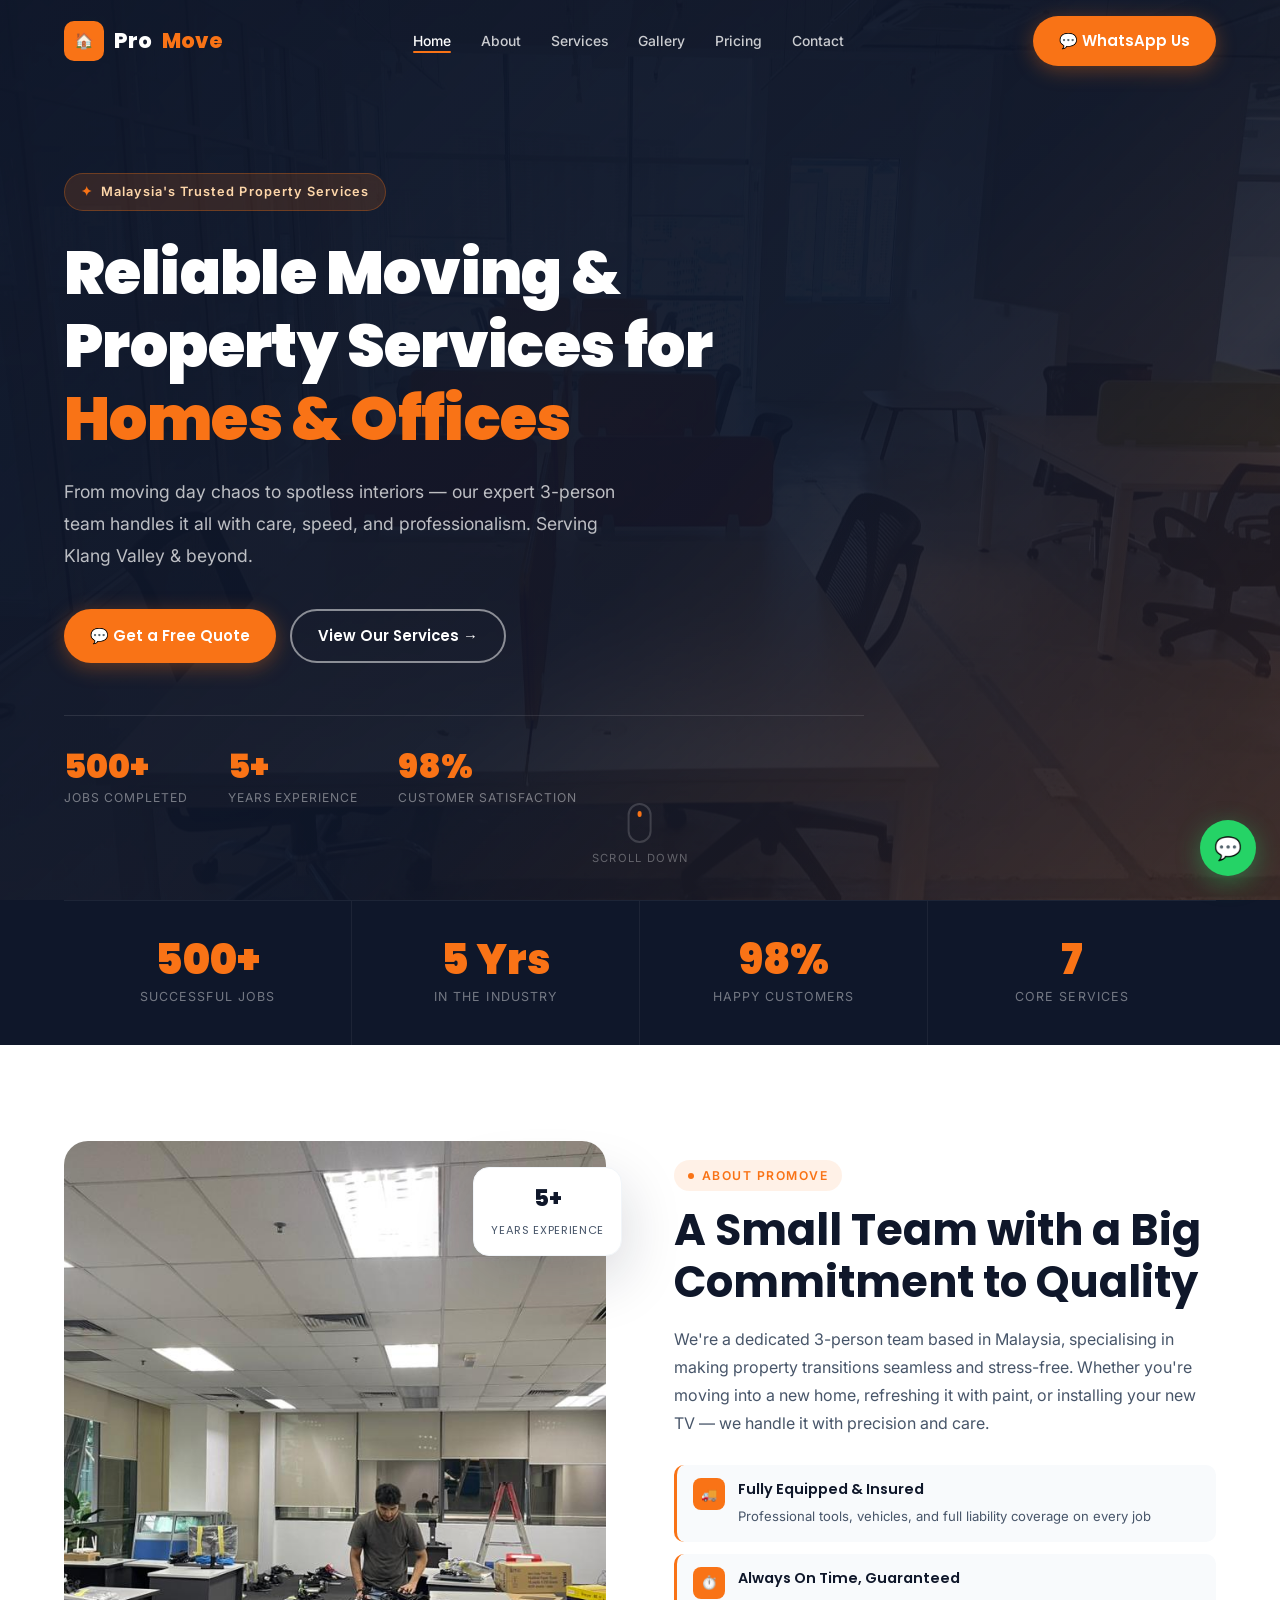
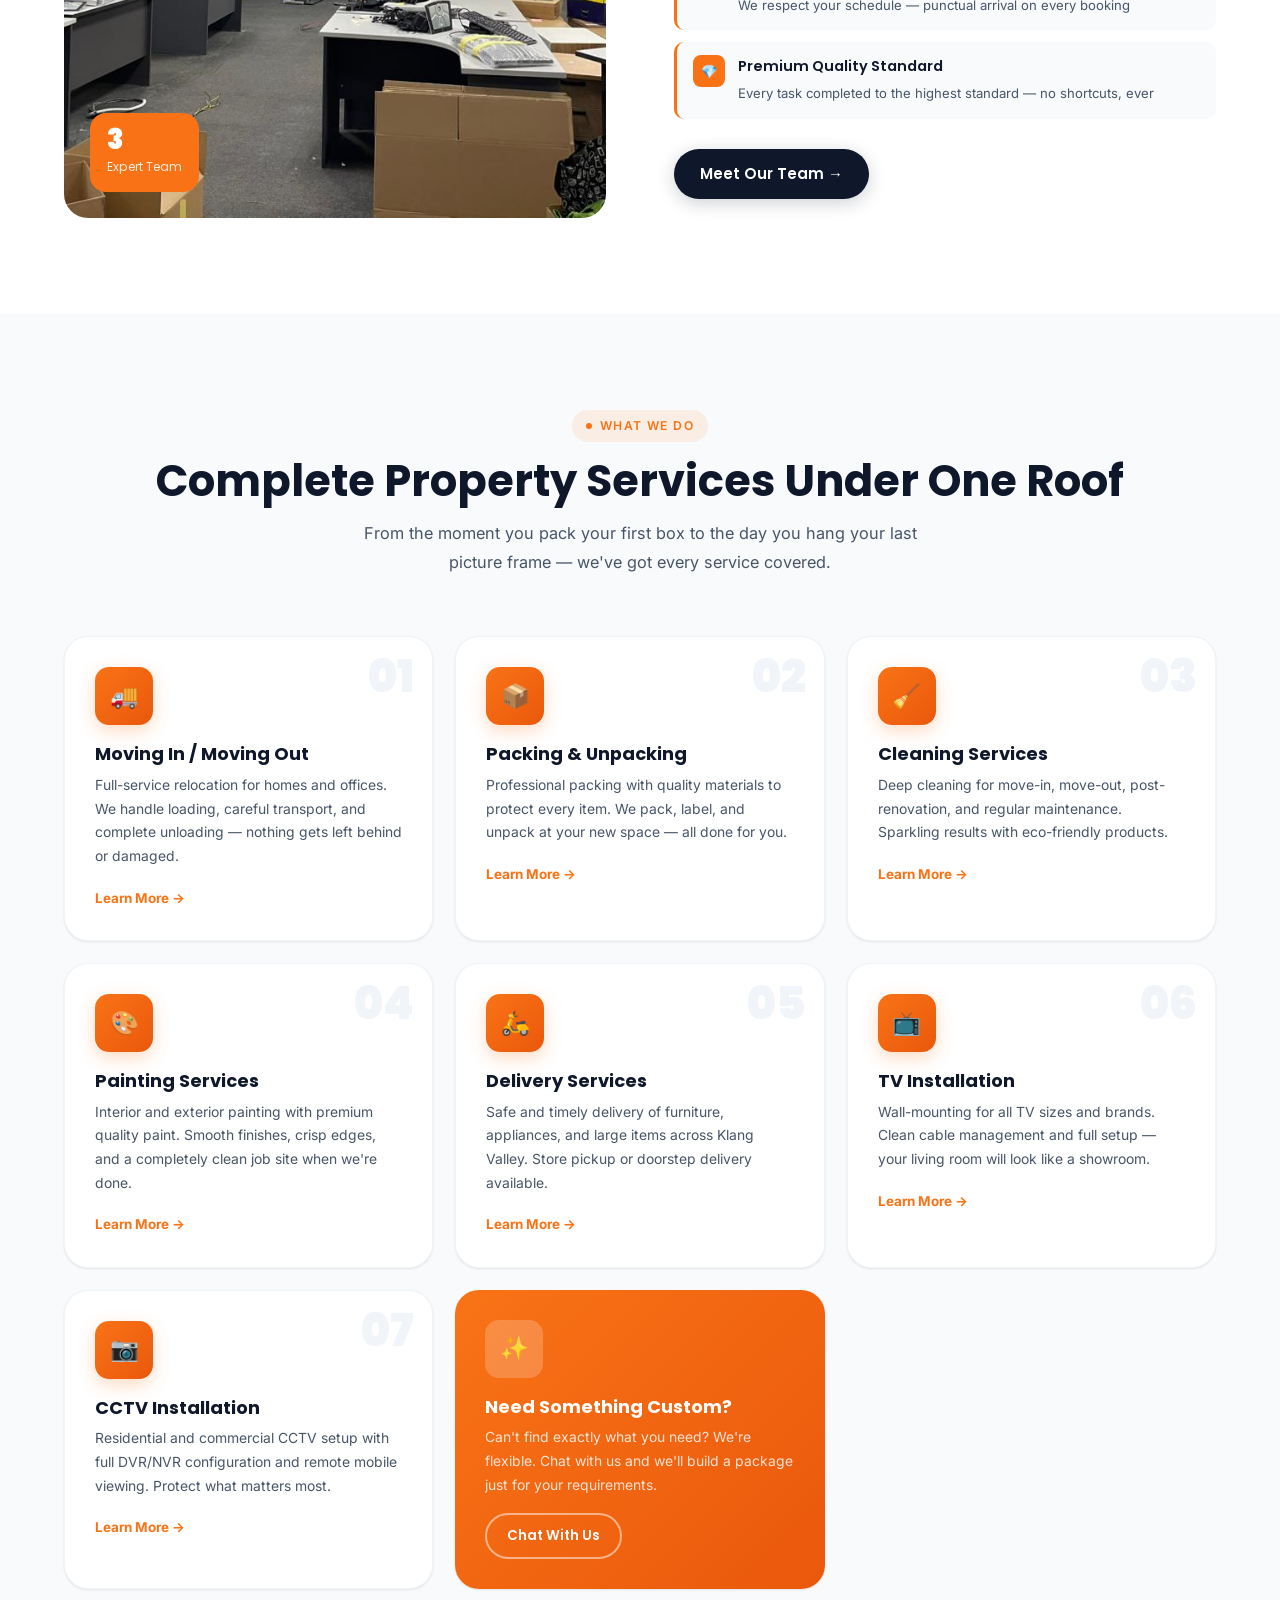
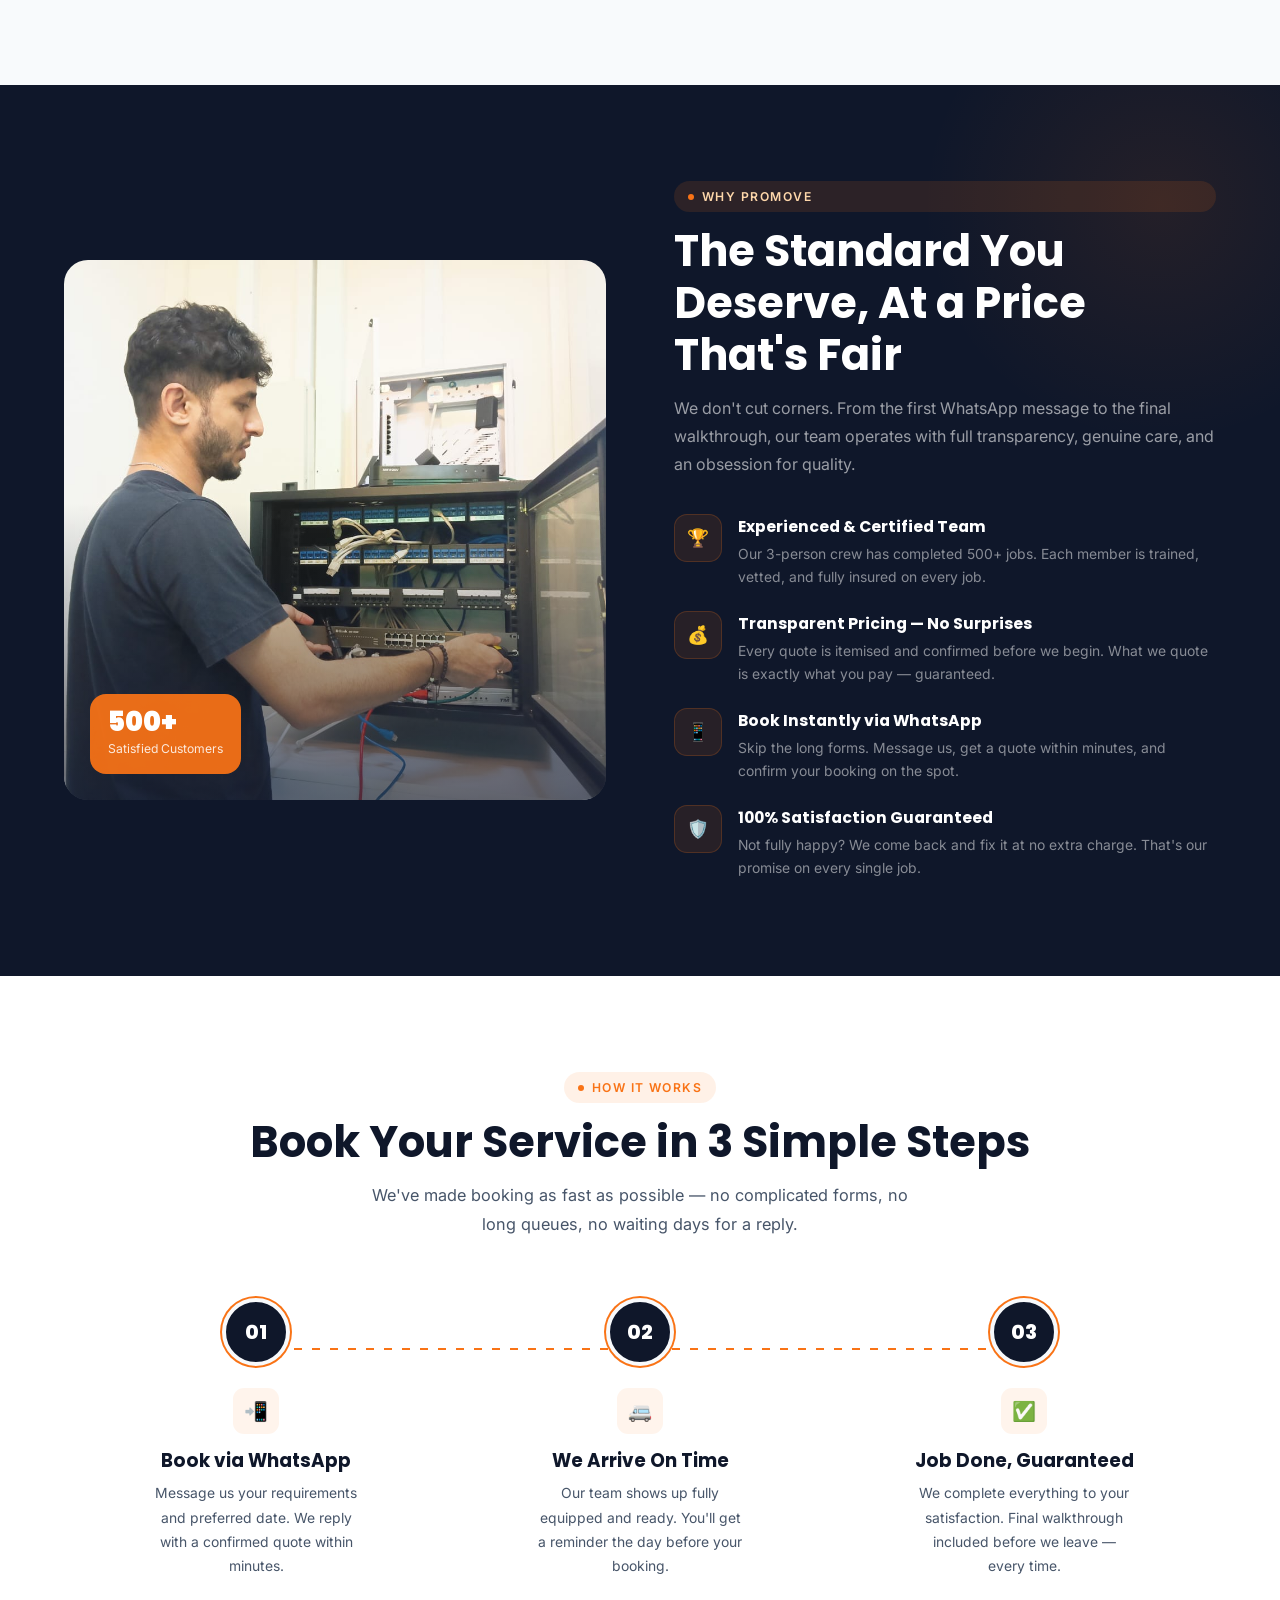
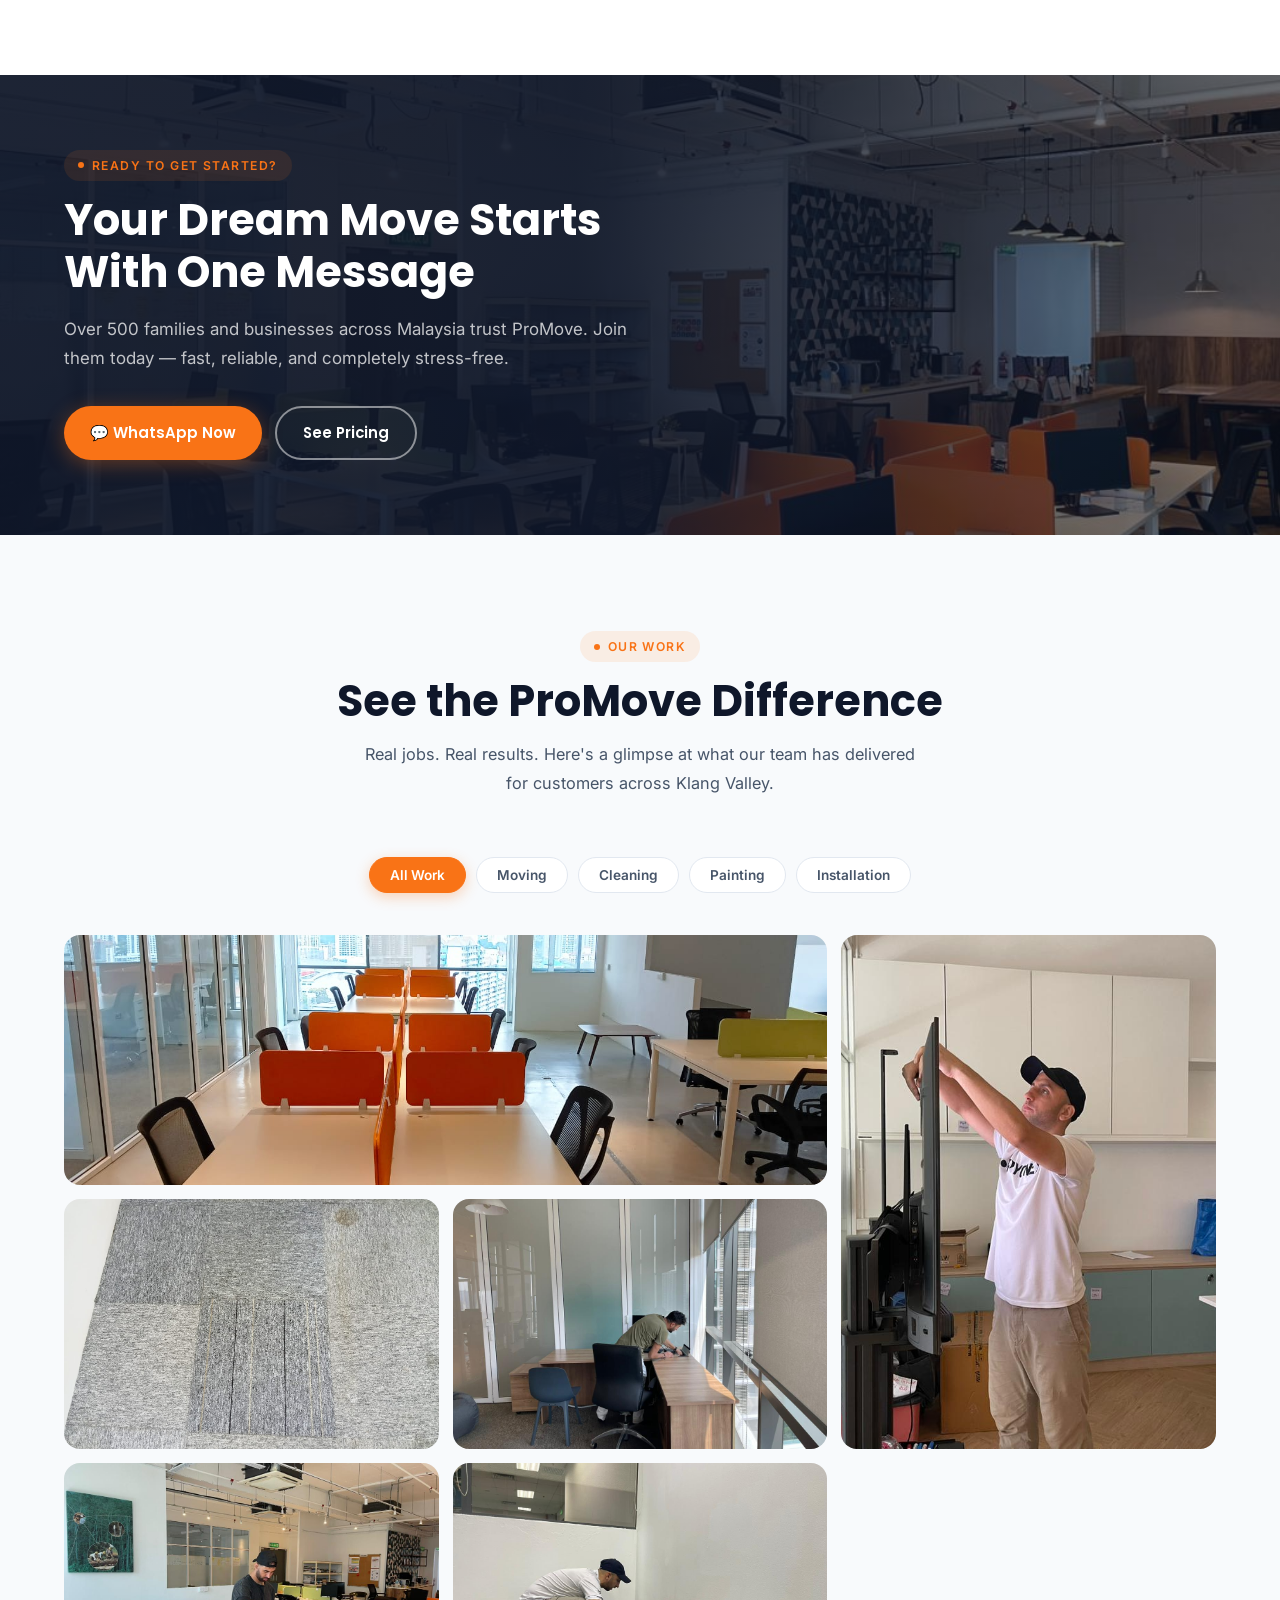
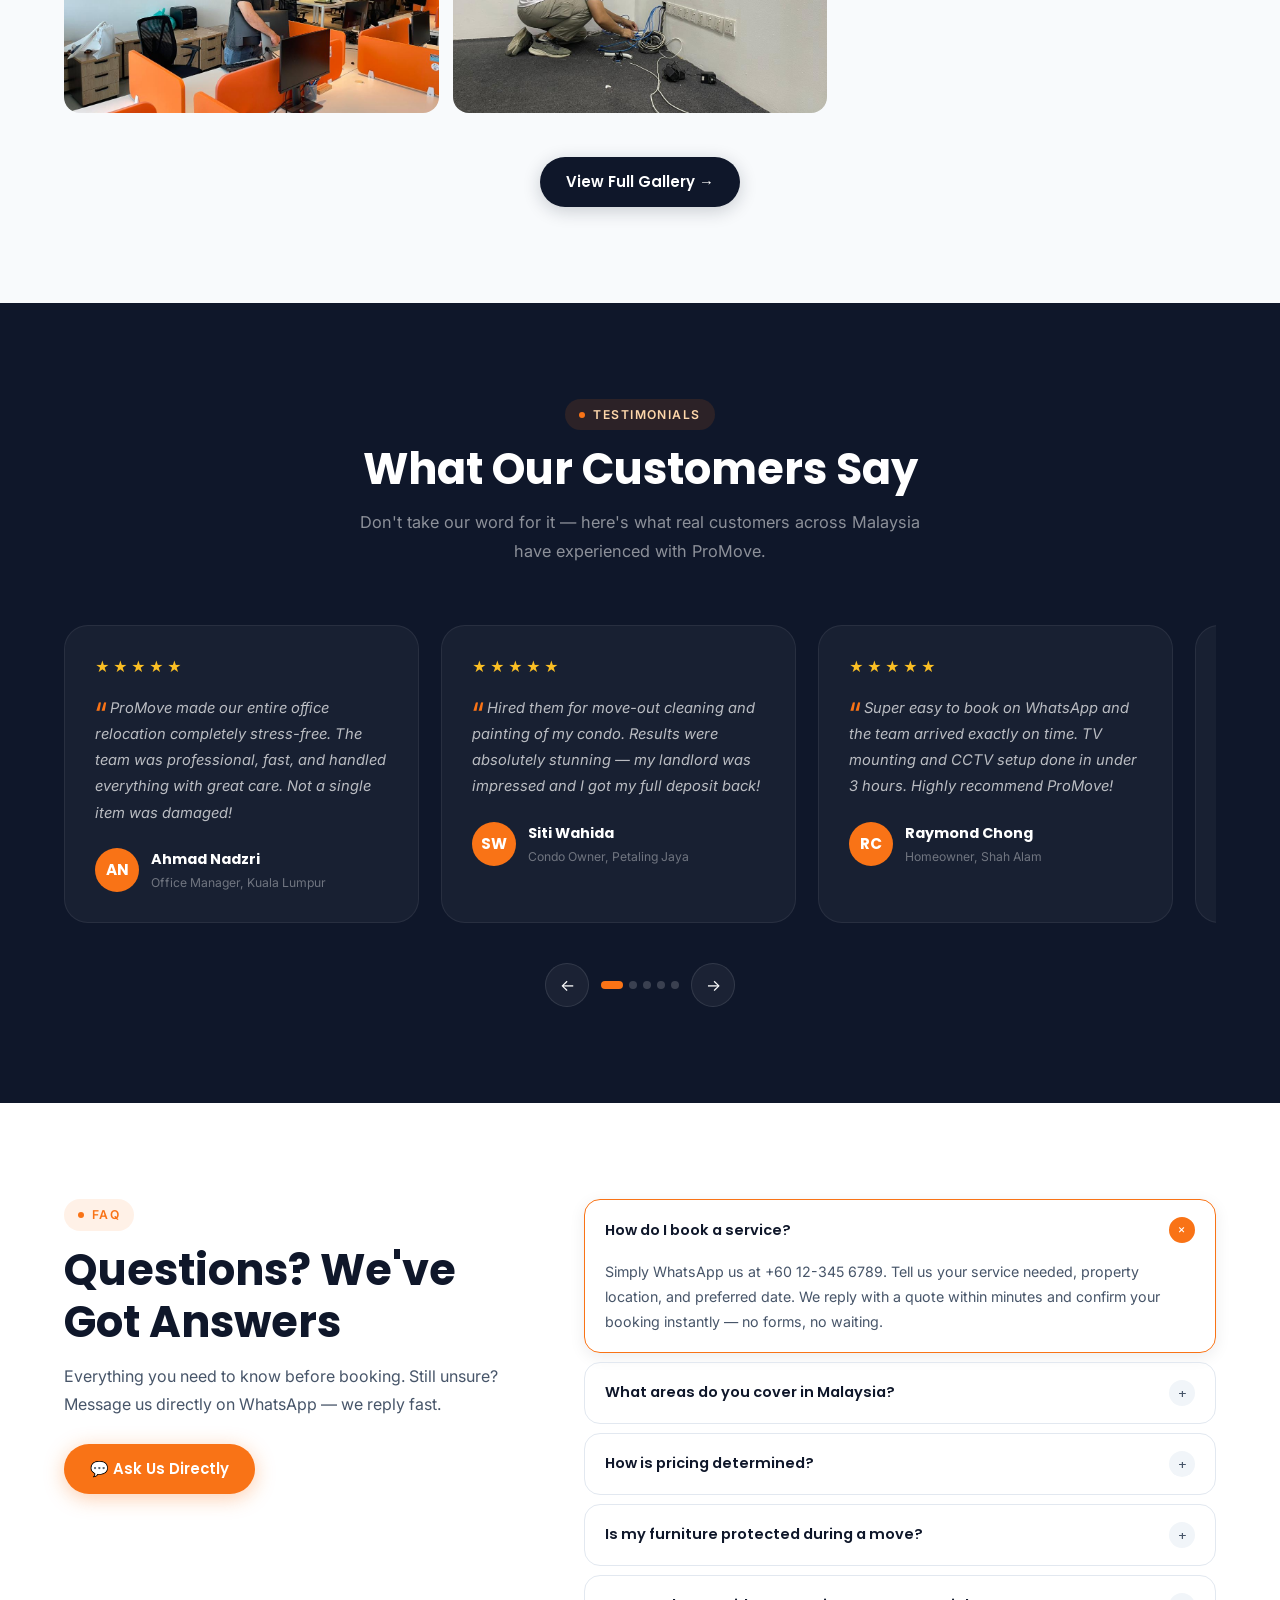
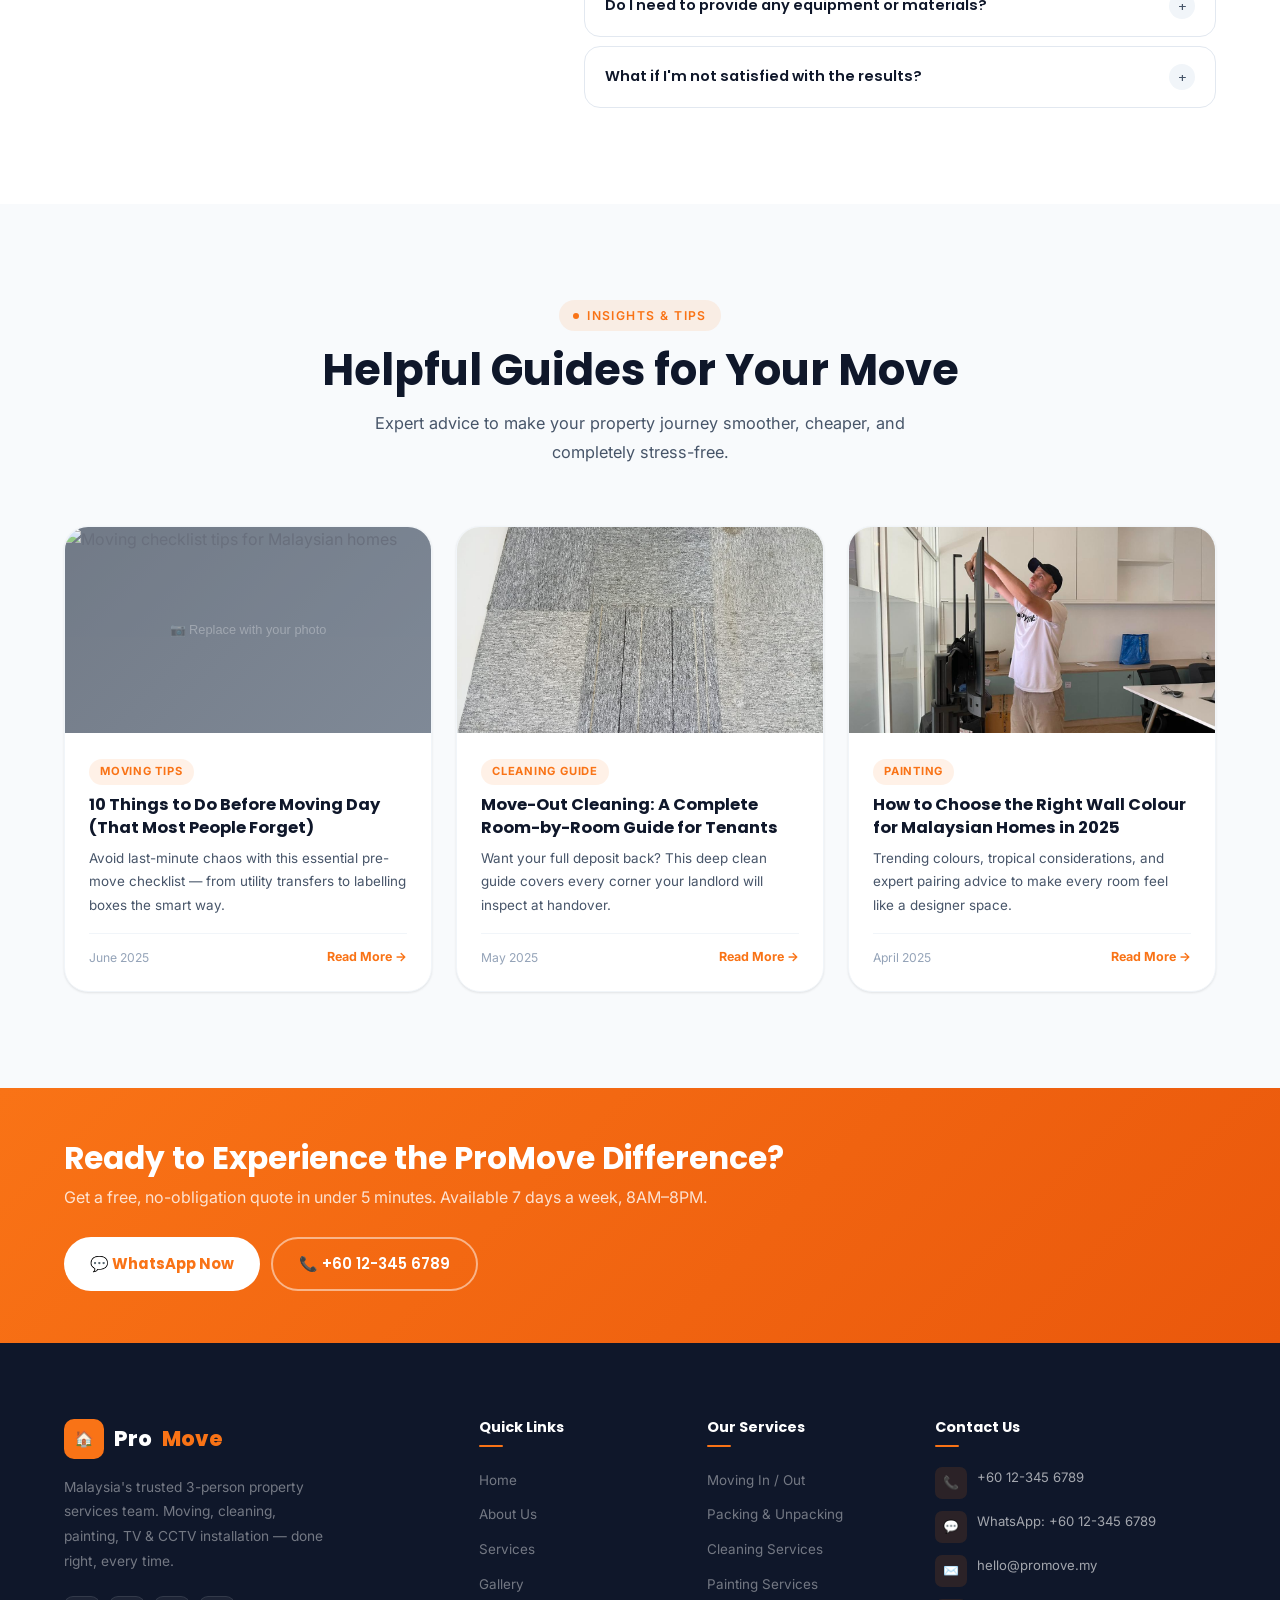
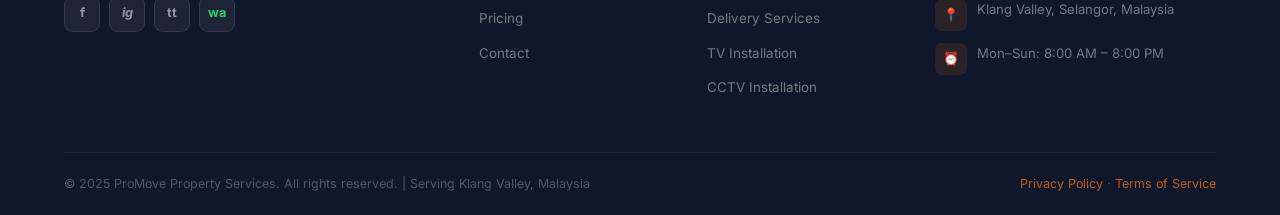
==== index.html @ 125bbf7b "Add files via upload uploaded latest all file" ====
<!DOCTYPE html>
<html lang="en">
<head>
  <meta charset="UTF-8" />
  <meta name="viewport" content="width=device-width, initial-scale=1.0" />

  <!-- ===== SEO META TAGS ===== -->
  <title>ProMove Property Services | Moving, Cleaning, Painting & Installation in Malaysia</title>
  <meta name="description" content="Professional moving, cleaning, painting, CCTV and TV installation services in Klang Valley, Malaysia. 500+ jobs completed. Fast WhatsApp booking. Get a free quote today." />
  <meta name="keywords" content="moving service Malaysia, cleaning service KL, painting service Selangor, CCTV installation Klang Valley, TV mounting Malaysia, property services Malaysia, moving company Petaling Jaya" />
  <meta name="author" content="ProMove Property Services" />
  <meta name="robots" content="index, follow" />
  <link rel="canonical" href="https://www.promove.my/" />

  <!-- ===== OPEN GRAPH (Facebook/WhatsApp share preview) ===== -->
  <meta property="og:type" content="website" />
  <meta property="og:url" content="https://www.promove.my/" />
  <meta property="og:title" content="ProMove Property Services | Malaysia's Trusted Moving & Home Services" />
  <meta property="og:description" content="500+ jobs completed. Moving, cleaning, painting, TV & CCTV installation across Klang Valley. Book via WhatsApp in minutes." />
  <meta property="og:image" content="https://www.promove.my/og-image.jpg" />
  <!-- REPLACE og:image with your actual social share image (1200x630px) -->

  <!-- ===== TWITTER CARD ===== -->
  <meta name="twitter:card" content="summary_large_image" />
  <meta name="twitter:title" content="ProMove Property Services Malaysia" />
  <meta name="twitter:description" content="Reliable moving, cleaning, painting & installation services across Klang Valley." />

  <!-- ===== LOCAL BUSINESS SCHEMA (Google SEO) ===== -->
  <script type="application/ld+json">
  {
    "@context": "https://schema.org",
    "@type": "LocalBusiness",
    "name": "ProMove Property Services",
    "image": "https://www.promove.my/og-image.jpg",
    "description": "Professional moving, cleaning, painting, TV and CCTV installation services in Klang Valley, Malaysia.",
    "@id": "https://www.promove.my",
    "url": "https://www.promove.my",
    "telephone": "+60123456789",
    "email": "hello@promove.my",
    "priceRange": "RM150 - RM2000",
    "address": {
      "@type": "PostalAddress",
      "streetAddress": "Klang Valley",
      "addressLocality": "Petaling Jaya",
      "addressRegion": "Selangor",
      "postalCode": "47500",
      "addressCountry": "MY"
    },
    "geo": {
      "@type": "GeoCoordinates",
      "latitude": 3.1073,
      "longitude": 101.6067
    },
    "openingHoursSpecification": {
      "@type": "OpeningHoursSpecification",
      "dayOfWeek": ["Monday","Tuesday","Wednesday","Thursday","Friday","Saturday","Sunday"],
      "opens": "08:00",
      "closes": "20:00"
    },
    "sameAs": [
      "https://www.facebook.com/promovemy",
      "https://www.instagram.com/promovemy"
    ],
    "aggregateRating": {
      "@type": "AggregateRating",
      "ratingValue": "4.9",
      "reviewCount": "127"
    },
    "hasOfferCatalog": {
      "@type": "OfferCatalog",
      "name": "Property Services",
      "itemListElement": [
        { "@type": "Offer", "itemOffered": { "@type": "Service", "name": "Moving Service" } },
        { "@type": "Offer", "itemOffered": { "@type": "Service", "name": "Cleaning Service" } },
        { "@type": "Offer", "itemOffered": { "@type": "Service", "name": "Painting Service" } },
        { "@type": "Offer", "itemOffered": { "@type": "Service", "name": "TV Installation" } },
        { "@type": "Offer", "itemOffered": { "@type": "Service", "name": "CCTV Installation" } }
      ]
    }
  }
  </script>

  <!-- ===== FONTS & CSS ===== -->
  <link rel="preconnect" href="https://fonts.googleapis.com" />
  <link rel="preconnect" href="https://fonts.gstatic.com" crossorigin />
  <link rel="stylesheet" href="https://fonts.googleapis.com/css2?family=Poppins:wght@400;500;600;700;800;900&family=Inter:wght@300;400;500;600&display=swap" />
  <link rel="stylesheet" href="style.css" />

  <!-- ===== FAVICON (replace with real .ico) ===== -->
  <link rel="icon" type="image/svg+xml" href="data:image/svg+xml,<svg xmlns='http://www.w3.org/2000/svg' viewBox='0 0 100 100'><rect width='100' height='100' rx='20' fill='%23f97316'/><text y='.9em' font-size='72' x='14'>🏠</text></svg>" />
</head>
<body>

  <!-- ===== NAVBAR ===== -->
  <nav class="navbar" id="navbar" role="navigation" aria-label="Main navigation">
    <div class="container">
      <div class="nav-inner">
        <a href="index.html" class="nav-logo" aria-label="ProMove Home">
          <div class="nav-logo-icon" aria-hidden="true">🏠</div>
          Pro<span>Move</span>
        </a>
        <ul class="nav-links" role="list">
          <li><a href="index.html" aria-current="page">Home</a></li>
          <li><a href="about.html">About</a></li>
          <li><a href="services.html">Services</a></li>
          <li><a href="gallery.html">Gallery</a></li>
          <li><a href="pricing.html">Pricing</a></li>
          <li><a href="contact.html">Contact</a></li>
        </ul>
        <a href="https://wa.me/60123456789?text=Hi%2C%20I%27d%20like%20a%20free%20quote" class="btn btn-primary nav-cta" target="_blank" rel="noopener" aria-label="Chat on WhatsApp">
          💬 WhatsApp Us
        </a>
        <button class="hamburger" id="hamburger" aria-label="Toggle mobile menu" aria-expanded="false">
          <span></span><span></span><span></span>
        </button>
      </div>
    </div>
  </nav>

  <!-- ===== MOBILE MENU ===== -->
  <div class="mobile-menu" id="mobileMenu" role="dialog" aria-label="Mobile navigation">
    <a href="index.html">Home</a>
    <a href="about.html">About</a>
    <a href="services.html">Services</a>
    <a href="gallery.html">Gallery</a>
    <a href="pricing.html">Pricing</a>
    <a href="contact.html">Contact</a>
    <a href="https://wa.me/60123456789" class="btn btn-primary" target="_blank" rel="noopener">💬 WhatsApp Us</a>
  </div>

  <!-- ===== HERO ===== -->
  <section class="hero" id="home" aria-label="Hero">
    <div class="hero-bg" role="img" aria-label="Moving and property services background"></div>
    <!-- REPLACE: hero-bg background-image in CSS with your own high-quality photo -->
    <div class="hero-gradient" aria-hidden="true"></div>
    <div class="container">
      <div class="hero-content">
        <div class="hero-badge" aria-label="Malaysia's Trusted Property Services">Malaysia's Trusted Property Services</div>
        <h1>Reliable Moving &amp; Property Services for <em>Homes &amp; Offices</em></h1>
        <p class="hero-desc">From moving day chaos to spotless interiors — our expert 3-person team handles it all with care, speed, and professionalism. Serving Klang Valley &amp; beyond.</p>
        <div class="hero-actions">
          <a href="https://wa.me/60123456789?text=Hi%2C%20I%20need%20a%20quote%20for%20your%20services" class="btn btn-primary" target="_blank" rel="noopener" aria-label="Get a free quote on WhatsApp">
            💬 Get a Free Quote
          </a>
          <a href="services.html" class="btn btn-outline" aria-label="View all services">
            View Our Services →
          </a>
        </div>
        <div class="hero-stats" aria-label="Key statistics">
          <div>
            <div class="hero-stat-num"><span data-counter data-target="500" data-suffix="+">500+</span></div>
            <div class="hero-stat-label">Jobs Completed</div>
          </div>
          <div>
            <div class="hero-stat-num"><span data-counter data-target="5" data-suffix="+">5+</span></div>
            <div class="hero-stat-label">Years Experience</div>
          </div>
          <div>
            <div class="hero-stat-num"><span data-counter data-target="98" data-suffix="%">98%</span></div>
            <div class="hero-stat-label">Customer Satisfaction</div>
          </div>
        </div>
      </div>
    </div>
    <div class="hero-scroll" aria-hidden="true">
      <div class="scroll-dot"></div>
      Scroll Down
    </div>
  </section>

  <!-- ===== TRUST BAR ===== -->
  <section class="trust-bar" aria-label="Key achievements">
    <div class="container">
      <div class="trust-bar-inner">
        <div class="trust-item">
          <div class="trust-num" data-counter data-target="500" data-suffix="+">500+</div>
          <div class="trust-label">Successful Jobs</div>
        </div>
        <div class="trust-item">
          <div class="trust-num" data-counter data-target="5" data-suffix=" Yrs">5 Yrs</div>
          <div class="trust-label">In the Industry</div>
        </div>
        <div class="trust-item">
          <div class="trust-num" data-counter data-target="98" data-suffix="%">98%</div>
          <div class="trust-label">Happy Customers</div>
        </div>
        <div class="trust-item">
          <div class="trust-num" data-counter data-target="7">7</div>
          <div class="trust-label">Core Services</div>
        </div>
      </div>
    </div>
  </section>

  <!-- ===== ABOUT PREVIEW ===== -->
  <section class="section about-preview" id="about" aria-labelledby="about-heading">
    <div class="container">
      <div class="about-grid">
        <div class="about-image-wrap reveal-left">
          <img src="[data-uri]"
               alt="ProMove team setting up a full office in Klang Valley, Malaysia"
               loading="lazy" width="600" height="750" />
          <!-- REPLACE: Use your own team photo — shows real faces, builds trust -->
          <div class="about-badge" aria-hidden="true">
            <strong>3</strong>
            <span>Expert Team</span>
          </div>
          <div class="about-experience" aria-hidden="true">
            <strong>5+</strong>
            <span>Years Experience</span>
          </div>
        </div>
        <div class="about-text reveal-right">
          <span class="section-label" aria-hidden="true">About ProMove</span>
          <h2 id="about-heading">A Small Team with a Big Commitment to Quality</h2>
          <p>We're a dedicated 3-person team based in Malaysia, specialising in making property transitions seamless and stress-free. Whether you're moving into a new home, refreshing it with paint, or installing your new TV — we handle it with precision and care.</p>
          <div class="about-features">
            <div class="about-feature">
              <div class="about-feature-icon" aria-hidden="true">🚚</div>
              <div class="about-feature-text">
                <strong>Fully Equipped &amp; Insured</strong>
                <span>Professional tools, vehicles, and full liability coverage on every job</span>
              </div>
            </div>
            <div class="about-feature">
              <div class="about-feature-icon" aria-hidden="true">⏱️</div>
              <div class="about-feature-text">
                <strong>Always On Time, Guaranteed</strong>
                <span>We respect your schedule — punctual arrival on every booking</span>
              </div>
            </div>
            <div class="about-feature">
              <div class="about-feature-icon" aria-hidden="true">💎</div>
              <div class="about-feature-text">
                <strong>Premium Quality Standard</strong>
                <span>Every task completed to the highest standard — no shortcuts, ever</span>
              </div>
            </div>
          </div>
          <a href="about.html" class="btn btn-dark" aria-label="Learn more about our team">Meet Our Team →</a>
        </div>
      </div>
    </div>
  </section>

  <!-- ===== SERVICES — ALWAYS RENDERED ===== -->
  <section class="section services-section" id="services" aria-labelledby="services-heading">
    <div class="container">
      <div class="section-header">
        <span class="section-label" aria-hidden="true">What We Do</span>
        <h2 id="services-heading">Complete Property Services Under One Roof</h2>
        <p>From the moment you pack your first box to the day you hang your last picture frame — we've got every service covered.</p>
      </div>
      <!-- NO reveal class on service cards — they must always be visible -->
      <div class="services-grid">

        <article class="service-card">
          <div class="service-card-overlay" aria-hidden="true"></div>
          <div class="service-num" aria-hidden="true">01</div>
          <div class="service-card-content">
            <div class="service-icon" aria-hidden="true">🚚</div>
            <h3>Moving In / Moving Out</h3>
            <p>Full-service relocation for homes and offices. We handle loading, careful transport, and complete unloading — nothing gets left behind or damaged.</p>
            <a href="services.html#moving" class="service-link" aria-label="Learn more about moving services">Learn More →</a>
          </div>
        </article>

        <article class="service-card">
          <div class="service-card-overlay" aria-hidden="true"></div>
          <div class="service-num" aria-hidden="true">02</div>
          <div class="service-card-content">
            <div class="service-icon" aria-hidden="true">📦</div>
            <h3>Packing &amp; Unpacking</h3>
            <p>Professional packing with quality materials to protect every item. We pack, label, and unpack at your new space — all done for you.</p>
            <a href="services.html" class="service-link" aria-label="Learn more about packing services">Learn More →</a>
          </div>
        </article>

        <article class="service-card">
          <div class="service-card-overlay" aria-hidden="true"></div>
          <div class="service-num" aria-hidden="true">03</div>
          <div class="service-card-content">
            <div class="service-icon" aria-hidden="true">🧹</div>
            <h3>Cleaning Services</h3>
            <p>Deep cleaning for move-in, move-out, post-renovation, and regular maintenance. Sparkling results with eco-friendly products.</p>
            <a href="services.html" class="service-link" aria-label="Learn more about cleaning services">Learn More →</a>
          </div>
        </article>

        <article class="service-card">
          <div class="service-card-overlay" aria-hidden="true"></div>
          <div class="service-num" aria-hidden="true">04</div>
          <div class="service-card-content">
            <div class="service-icon" aria-hidden="true">🎨</div>
            <h3>Painting Services</h3>
            <p>Interior and exterior painting with premium quality paint. Smooth finishes, crisp edges, and a completely clean job site when we're done.</p>
            <a href="services.html" class="service-link" aria-label="Learn more about painting services">Learn More →</a>
          </div>
        </article>

        <article class="service-card">
          <div class="service-card-overlay" aria-hidden="true"></div>
          <div class="service-num" aria-hidden="true">05</div>
          <div class="service-card-content">
            <div class="service-icon" aria-hidden="true">🛵</div>
            <h3>Delivery Services</h3>
            <p>Safe and timely delivery of furniture, appliances, and large items across Klang Valley. Store pickup or doorstep delivery available.</p>
            <a href="services.html" class="service-link" aria-label="Learn more about delivery services">Learn More →</a>
          </div>
        </article>

        <article class="service-card">
          <div class="service-card-overlay" aria-hidden="true"></div>
          <div class="service-num" aria-hidden="true">06</div>
          <div class="service-card-content">
            <div class="service-icon" aria-hidden="true">📺</div>
            <h3>TV Installation</h3>
            <p>Wall-mounting for all TV sizes and brands. Clean cable management and full setup — your living room will look like a showroom.</p>
            <a href="services.html" class="service-link" aria-label="Learn more about TV installation">Learn More →</a>
          </div>
        </article>

        <article class="service-card">
          <div class="service-card-overlay" aria-hidden="true"></div>
          <div class="service-num" aria-hidden="true">07</div>
          <div class="service-card-content">
            <div class="service-icon" aria-hidden="true">📷</div>
            <h3>CCTV Installation</h3>
            <p>Residential and commercial CCTV setup with full DVR/NVR configuration and remote mobile viewing. Protect what matters most.</p>
            <a href="services.html" class="service-link" aria-label="Learn more about CCTV installation">Learn More →</a>
          </div>
        </article>

        <article class="service-card cta-card" aria-label="Custom service enquiry">
          <div class="service-card-content">
            <div class="service-icon" aria-hidden="true">✨</div>
            <h3>Need Something Custom?</h3>
            <p>Can't find exactly what you need? We're flexible. Chat with us and we'll build a package just for your requirements.</p>
            <a href="https://wa.me/60123456789?text=Hi%2C%20I%20have%20a%20custom%20request" class="btn btn-outline" style="padding:10px 20px;font-size:.84rem;" target="_blank" rel="noopener" aria-label="Chat about custom services">Chat With Us</a>
          </div>
        </article>

      </div>
    </div>
  </section>

  <!-- ===== WHY CHOOSE US — IMAGE FIXED ===== -->
  <section class="section why-section" id="why-us" aria-labelledby="why-heading">
    <div class="container">
      <div class="why-grid">
        <!-- IMAGE: explicit height set in CSS (.why-image { height: 540px }) — FIXED -->
        <div class="why-image reveal-left" role="img" aria-label="ProMove team at work on a property service job">
          <img src="[data-uri]"
               alt="ProMove specialist setting up network rack and server installation in Malaysia"
               loading="lazy" width="600" height="540" />
          <!-- REPLACE: Use a real photo of your team at work — this builds massive trust -->
          <div class="why-image-overlay" aria-hidden="true"></div>
          <div class="why-image-stat" aria-label="500 plus satisfied customers">
            <strong>500+</strong>
            <span>Satisfied Customers</span>
          </div>
        </div>
        <div class="why-text-side reveal-right">
          <span class="section-label" aria-hidden="true">Why ProMove</span>
          <h2 id="why-heading">The Standard You Deserve, At a Price That's Fair</h2>
          <p class="why-intro">We don't cut corners. From the first WhatsApp message to the final walkthrough, our team operates with full transparency, genuine care, and an obsession for quality.</p>
          <div class="why-points">
            <div class="why-point">
              <div class="why-point-icon" aria-hidden="true">🏆</div>
              <div class="why-point-text">
                <strong>Experienced &amp; Certified Team</strong>
                <p>Our 3-person crew has completed 500+ jobs. Each member is trained, vetted, and fully insured on every job.</p>
              </div>
            </div>
            <div class="why-point">
              <div class="why-point-icon" aria-hidden="true">💰</div>
              <div class="why-point-text">
                <strong>Transparent Pricing — No Surprises</strong>
                <p>Every quote is itemised and confirmed before we begin. What we quote is exactly what you pay — guaranteed.</p>
              </div>
            </div>
            <div class="why-point">
              <div class="why-point-icon" aria-hidden="true">📱</div>
              <div class="why-point-text">
                <strong>Book Instantly via WhatsApp</strong>
                <p>Skip the long forms. Message us, get a quote within minutes, and confirm your booking on the spot.</p>
              </div>
            </div>
            <div class="why-point">
              <div class="why-point-icon" aria-hidden="true">🛡️</div>
              <div class="why-point-text">
                <strong>100% Satisfaction Guaranteed</strong>
                <p>Not fully happy? We come back and fix it at no extra charge. That's our promise on every single job.</p>
              </div>
            </div>
          </div>
        </div>
      </div>
    </div>
  </section>

  <!-- ===== HOW IT WORKS ===== -->
  <section class="section process-section" id="how-it-works" aria-labelledby="process-heading">
    <div class="container">
      <div class="section-header reveal">
        <span class="section-label" aria-hidden="true">How It Works</span>
        <h2 id="process-heading">Book Your Service in 3 Simple Steps</h2>
        <p>We've made booking as fast as possible — no complicated forms, no long queues, no waiting days for a reply.</p>
      </div>
      <div class="process-steps" role="list">
        <div class="process-step reveal reveal-delay-1" role="listitem">
          <div class="process-num" aria-hidden="true">01</div>
          <div class="process-icon" aria-hidden="true">📲</div>
          <h3>Book via WhatsApp</h3>
          <p>Message us your requirements and preferred date. We reply with a confirmed quote within minutes.</p>
        </div>
        <div class="process-step reveal reveal-delay-2" role="listitem">
          <div class="process-num" aria-hidden="true">02</div>
          <div class="process-icon" aria-hidden="true">🚐</div>
          <h3>We Arrive On Time</h3>
          <p>Our team shows up fully equipped and ready. You'll get a reminder the day before your booking.</p>
        </div>
        <div class="process-step reveal reveal-delay-3" role="listitem">
          <div class="process-num" aria-hidden="true">03</div>
          <div class="process-icon" aria-hidden="true">✅</div>
          <h3>Job Done, Guaranteed</h3>
          <p>We complete everything to your satisfaction. Final walkthrough included before we leave — every time.</p>
        </div>
      </div>
    </div>
  </section>

  <!-- ===== FULL-WIDTH BANNER ===== -->
  <section class="banner-section" aria-label="Call to action">
    <div class="banner-bg" role="img" aria-label="Beautiful property interior"></div>
    <!-- REPLACE: banner-bg CSS background-image with your best before/after job photo -->
    <div class="banner-overlay" aria-hidden="true"></div>
    <div class="container">
      <div class="banner-content reveal">
        <span class="section-label" aria-hidden="true">Ready to Get Started?</span>
        <h2>Your Dream Move Starts With One Message</h2>
        <p>Over 500 families and businesses across Malaysia trust ProMove. Join them today — fast, reliable, and completely stress-free.</p>
        <div class="banner-actions">
          <a href="https://wa.me/60123456789?text=Hi%2C%20I%27d%20like%20to%20get%20a%20quote" class="btn btn-primary" target="_blank" rel="noopener" aria-label="Get quote on WhatsApp">
            💬 WhatsApp Now
          </a>
          <a href="pricing.html" class="btn btn-outline" aria-label="View our pricing">See Pricing</a>
        </div>
      </div>
    </div>
  </section>

  <!-- ===== GALLERY PREVIEW ===== -->
  <section class="section gallery-section" id="gallery" aria-labelledby="gallery-heading">
    <div class="container">
      <div class="section-header reveal">
        <span class="section-label" aria-hidden="true">Our Work</span>
        <h2 id="gallery-heading">See the ProMove Difference</h2>
        <p>Real jobs. Real results. Here's a glimpse at what our team has delivered for customers across Klang Valley.</p>
      </div>
      <div class="gallery-filter" role="group" aria-label="Filter gallery by category">
        <button class="filter-btn active" data-filter="all" aria-pressed="true">All Work</button>
        <button class="filter-btn" data-filter="moving" aria-pressed="false">Moving</button>
        <button class="filter-btn" data-filter="cleaning" aria-pressed="false">Cleaning</button>
        <button class="filter-btn" data-filter="painting" aria-pressed="false">Painting</button>
        <button class="filter-btn" data-filter="installation" aria-pressed="false">Installation</button>
      </div>
      <div class="gallery-grid">
        <div class="gallery-item wide" data-category="moving">
          <img src="[data-uri]"
               alt="Completed office setup in Kuala Lumpur by ProMove team" loading="lazy" width="900" height="500" />
          <!-- REPLACE: Use your own moving job photo -->
          <div class="gallery-overlay"><span class="gallery-label">🚚 Home Relocation</span></div>
        </div>
        <div class="gallery-item tall" data-category="painting">
          <img src="[data-uri]"
               alt="ProMove team member installing and setting up large display screen" loading="lazy" width="600" height="800" />
          <!-- REPLACE: Use your own painting job photo -->
          <div class="gallery-overlay"><span class="gallery-label">🎨 Painting Service</span></div>
        </div>
        <div class="gallery-item" data-category="cleaning">
          <img src="[data-uri]"
               alt="Office carpet condition assessment before professional cleaning service" loading="lazy" width="600" height="400" />
          <!-- REPLACE: Use your own cleaning job photo -->
          <div class="gallery-overlay"><span class="gallery-label">🧹 Deep Clean</span></div>
        </div>
        <div class="gallery-item" data-category="installation">
          <img src="[data-uri]"
               alt="ProMove technician setting up workstation and desk configuration in office" loading="lazy" width="600" height="400" />
          <!-- REPLACE: Use your own TV install photo -->
          <div class="gallery-overlay"><span class="gallery-label">📺 TV Installation</span></div>
        </div>
        <div class="gallery-item" data-category="moving">
          <img src="[data-uri]"
               alt="ProMove team setting up multiple workstations in co-working office space" loading="lazy" width="600" height="400" />
          <!-- REPLACE: Use your own office move photo -->
          <div class="gallery-overlay"><span class="gallery-label">📦 Office Move</span></div>
        </div>
        <div class="gallery-item" data-category="installation">
          <img src="[data-uri]"
               alt="ProMove specialist doing cable wiring and network installation at wall panel" loading="lazy" width="600" height="400" />
          <!-- REPLACE: Use your own CCTV install photo -->
          <div class="gallery-overlay"><span class="gallery-label">📷 CCTV Setup</span></div>
        </div>
      </div>
      <div style="text-align:center; margin-top:44px" class="reveal">
        <a href="gallery.html" class="btn btn-dark" aria-label="View full project gallery">View Full Gallery →</a>
      </div>
    </div>
  </section>

  <!-- ===== TESTIMONIALS ===== -->
  <section class="testimonials-section" id="testimonials" aria-labelledby="testi-heading">
    <div class="container">
      <div class="section-header reveal">
        <span class="section-label" aria-hidden="true">Testimonials</span>
        <h2 id="testi-heading">What Our Customers Say</h2>
        <p>Don't take our word for it — here's what real customers across Malaysia have experienced with ProMove.</p>
      </div>
      <div class="testi-viewport">
        <div class="testimonials-track" role="list" aria-label="Customer testimonials">
          <article class="testimonial-card" role="listitem">
            <div class="testi-stars" aria-label="5 out of 5 stars">★★★★★</div>
            <p class="testi-quote">ProMove made our entire office relocation completely stress-free. The team was professional, fast, and handled everything with great care. Not a single item was damaged!</p>
            <div class="testi-author">
              <div class="testi-avatar" aria-hidden="true">AN</div>
              <div>
                <div class="testi-name">Ahmad Nadzri</div>
                <div class="testi-role">Office Manager, Kuala Lumpur</div>
              </div>
            </div>
          </article>
          <article class="testimonial-card" role="listitem">
            <div class="testi-stars" aria-label="5 out of 5 stars">★★★★★</div>
            <p class="testi-quote">Hired them for move-out cleaning and painting of my condo. Results were absolutely stunning — my landlord was impressed and I got my full deposit back!</p>
            <div class="testi-author">
              <div class="testi-avatar" aria-hidden="true">SW</div>
              <div>
                <div class="testi-name">Siti Wahida</div>
                <div class="testi-role">Condo Owner, Petaling Jaya</div>
              </div>
            </div>
          </article>
          <article class="testimonial-card" role="listitem">
            <div class="testi-stars" aria-label="5 out of 5 stars">★★★★★</div>
            <p class="testi-quote">Super easy to book on WhatsApp and the team arrived exactly on time. TV mounting and CCTV setup done in under 3 hours. Highly recommend ProMove!</p>
            <div class="testi-author">
              <div class="testi-avatar" aria-hidden="true">RC</div>
              <div>
                <div class="testi-name">Raymond Chong</div>
                <div class="testi-role">Homeowner, Shah Alam</div>
              </div>
            </div>
          </article>
          <article class="testimonial-card" role="listitem">
            <div class="testi-stars" aria-label="5 out of 5 stars">★★★★★</div>
            <p class="testi-quote">Used ProMove twice now — for moving and deep cleaning. Both times were excellent. Fair pricing, honest team, and top quality work. Will definitely use again!</p>
            <div class="testi-author">
              <div class="testi-avatar" aria-hidden="true">NF</div>
              <div>
                <div class="testi-name">Nur Fazlinda</div>
                <div class="testi-role">New Homeowner, Subang Jaya</div>
              </div>
            </div>
          </article>
          <article class="testimonial-card" role="listitem">
            <div class="testi-stars" aria-label="5 out of 5 stars">★★★★★</div>
            <p class="testi-quote">The packing service alone saved us hours. They brought their own materials, packed everything perfectly labelled. Unpacking at the new place was a total breeze!</p>
            <div class="testi-author">
              <div class="testi-avatar" aria-hidden="true">TK</div>
              <div>
                <div class="testi-name">Tan Keng Huat</div>
                <div class="testi-role">Family of 4, Cheras</div>
              </div>
            </div>
          </article>
        </div>
      </div>
      <div class="testi-controls" aria-label="Testimonial navigation">
        <button class="testi-btn prev" aria-label="Previous testimonial">←</button>
        <div class="testi-dots" role="group" aria-label="Testimonial page indicators">
          <div class="testi-dot active" role="button" tabindex="0" aria-label="Go to testimonial 1"></div>
          <div class="testi-dot" role="button" tabindex="0" aria-label="Go to testimonial 2"></div>
          <div class="testi-dot" role="button" tabindex="0" aria-label="Go to testimonial 3"></div>
          <div class="testi-dot" role="button" tabindex="0" aria-label="Go to testimonial 4"></div>
          <div class="testi-dot" role="button" tabindex="0" aria-label="Go to testimonial 5"></div>
        </div>
        <button class="testi-btn next" aria-label="Next testimonial">→</button>
      </div>
    </div>
  </section>

  <!-- ===== FAQ ===== -->
  <section class="section faq-section" id="faq" aria-labelledby="faq-heading">
    <div class="container">
      <div class="faq-grid">
        <div class="faq-side reveal-left">
          <span class="section-label" aria-hidden="true">FAQ</span>
          <h2 id="faq-heading">Questions? We've Got Answers</h2>
          <p>Everything you need to know before booking. Still unsure? Message us directly on WhatsApp — we reply fast.</p>
          <a href="https://wa.me/60123456789?text=Hi%2C%20I%20have%20a%20question%20about%20your%20services" class="btn btn-primary" target="_blank" rel="noopener" aria-label="Ask us on WhatsApp">💬 Ask Us Directly</a>
        </div>
        <div class="faq-list reveal-right" role="list">
          <div class="faq-item open" role="listitem" itemscope itemprop="mainEntity" itemtype="https://schema.org/Question">
            <div class="faq-question" role="button" tabindex="0" aria-expanded="true" itemprop="name">
              How do I book a service?
              <div class="faq-icon" aria-hidden="true">+</div>
            </div>
            <div class="faq-answer" itemscope itemprop="acceptedAnswer" itemtype="https://schema.org/Answer">
              <p itemprop="text">Simply WhatsApp us at +60 12-345 6789. Tell us your service needed, property location, and preferred date. We reply with a quote within minutes and confirm your booking instantly — no forms, no waiting.</p>
            </div>
          </div>
          <div class="faq-item" role="listitem" itemscope itemprop="mainEntity" itemtype="https://schema.org/Question">
            <div class="faq-question" role="button" tabindex="0" aria-expanded="false" itemprop="name">
              What areas do you cover in Malaysia?
              <div class="faq-icon" aria-hidden="true">+</div>
            </div>
            <div class="faq-answer" itemscope itemprop="acceptedAnswer" itemtype="https://schema.org/Answer">
              <p itemprop="text">We primarily serve Klang Valley — Kuala Lumpur, Petaling Jaya, Shah Alam, Subang Jaya, Puchong, Cheras, Ampang, Bangsar, Damansara, and all surrounding areas. For jobs outside Klang Valley, a small travel surcharge may apply.</p>
            </div>
          </div>
          <div class="faq-item" role="listitem">
            <div class="faq-question" role="button" tabindex="0" aria-expanded="false">
              How is pricing determined?
              <div class="faq-icon" aria-hidden="true">+</div>
            </div>
            <div class="faq-answer">
              <p>Pricing depends on the service type, property size, and any special requirements. We provide a transparent, itemised quote before any work begins — no hidden charges, no last-minute surprises. Ever.</p>
            </div>
          </div>
          <div class="faq-item" role="listitem">
            <div class="faq-question" role="button" tabindex="0" aria-expanded="false">
              Is my furniture protected during a move?
              <div class="faq-icon" aria-hidden="true">+</div>
            </div>
            <div class="faq-answer">
              <p>Absolutely. We use professional packing blankets, stretch wrap, and proper tie-down techniques to protect all furniture and fragile items. Our team is trained to handle every item with the care it deserves.</p>
            </div>
          </div>
          <div class="faq-item" role="listitem">
            <div class="faq-question" role="button" tabindex="0" aria-expanded="false">
              Do I need to provide any equipment or materials?
              <div class="faq-icon" aria-hidden="true">+</div>
            </div>
            <div class="faq-answer">
              <p>No — we bring everything. Packing materials, cleaning supplies, painting tools, mounting hardware, installation equipment. Just tell us your requirements and we arrive fully prepared.</p>
            </div>
          </div>
          <div class="faq-item" role="listitem">
            <div class="faq-question" role="button" tabindex="0" aria-expanded="false">
              What if I'm not satisfied with the results?
              <div class="faq-icon" aria-hidden="true">+</div>
            </div>
            <div class="faq-answer">
              <p>Your satisfaction is guaranteed. If you're not happy with any part of the service, let us know and we'll return to make it right — completely free of charge. This is our commitment on every single job.</p>
            </div>
          </div>
        </div>
      </div>
    </div>
  </section>

  <!-- ===== BLOG / INSIGHTS ===== -->
  <section class="section blog-section" id="blog" aria-labelledby="blog-heading">
    <div class="container">
      <div class="section-header reveal">
        <span class="section-label" aria-hidden="true">Insights &amp; Tips</span>
        <h2 id="blog-heading">Helpful Guides for Your Move</h2>
        <p>Expert advice to make your property journey smoother, cheaper, and completely stress-free.</p>
      </div>
      <div class="blog-grid">
        <article class="blog-card">
          <div class="blog-img">
            <img src="https://images.unsplash.com/photo-1600585154340-be6161a56a0c?w=600&q=80"
                 alt="Moving checklist tips for Malaysian homes" loading="lazy" width="600" height="338" />
            <!-- REPLACE: Use relevant blog/lifestyle images -->
          </div>
          <div class="blog-body">
            <span class="blog-tag">Moving Tips</span>
            <h3><a href="#">10 Things to Do Before Moving Day (That Most People Forget)</a></h3>
            <p>Avoid last-minute chaos with this essential pre-move checklist — from utility transfers to labelling boxes the smart way.</p>
            <div class="blog-meta">
              <span>June 2025</span>
              <a href="#" class="blog-read" aria-label="Read moving tips article">Read More →</a>
            </div>
          </div>
        </article>
        <article class="blog-card">
          <div class="blog-img">
            <img src="[data-uri]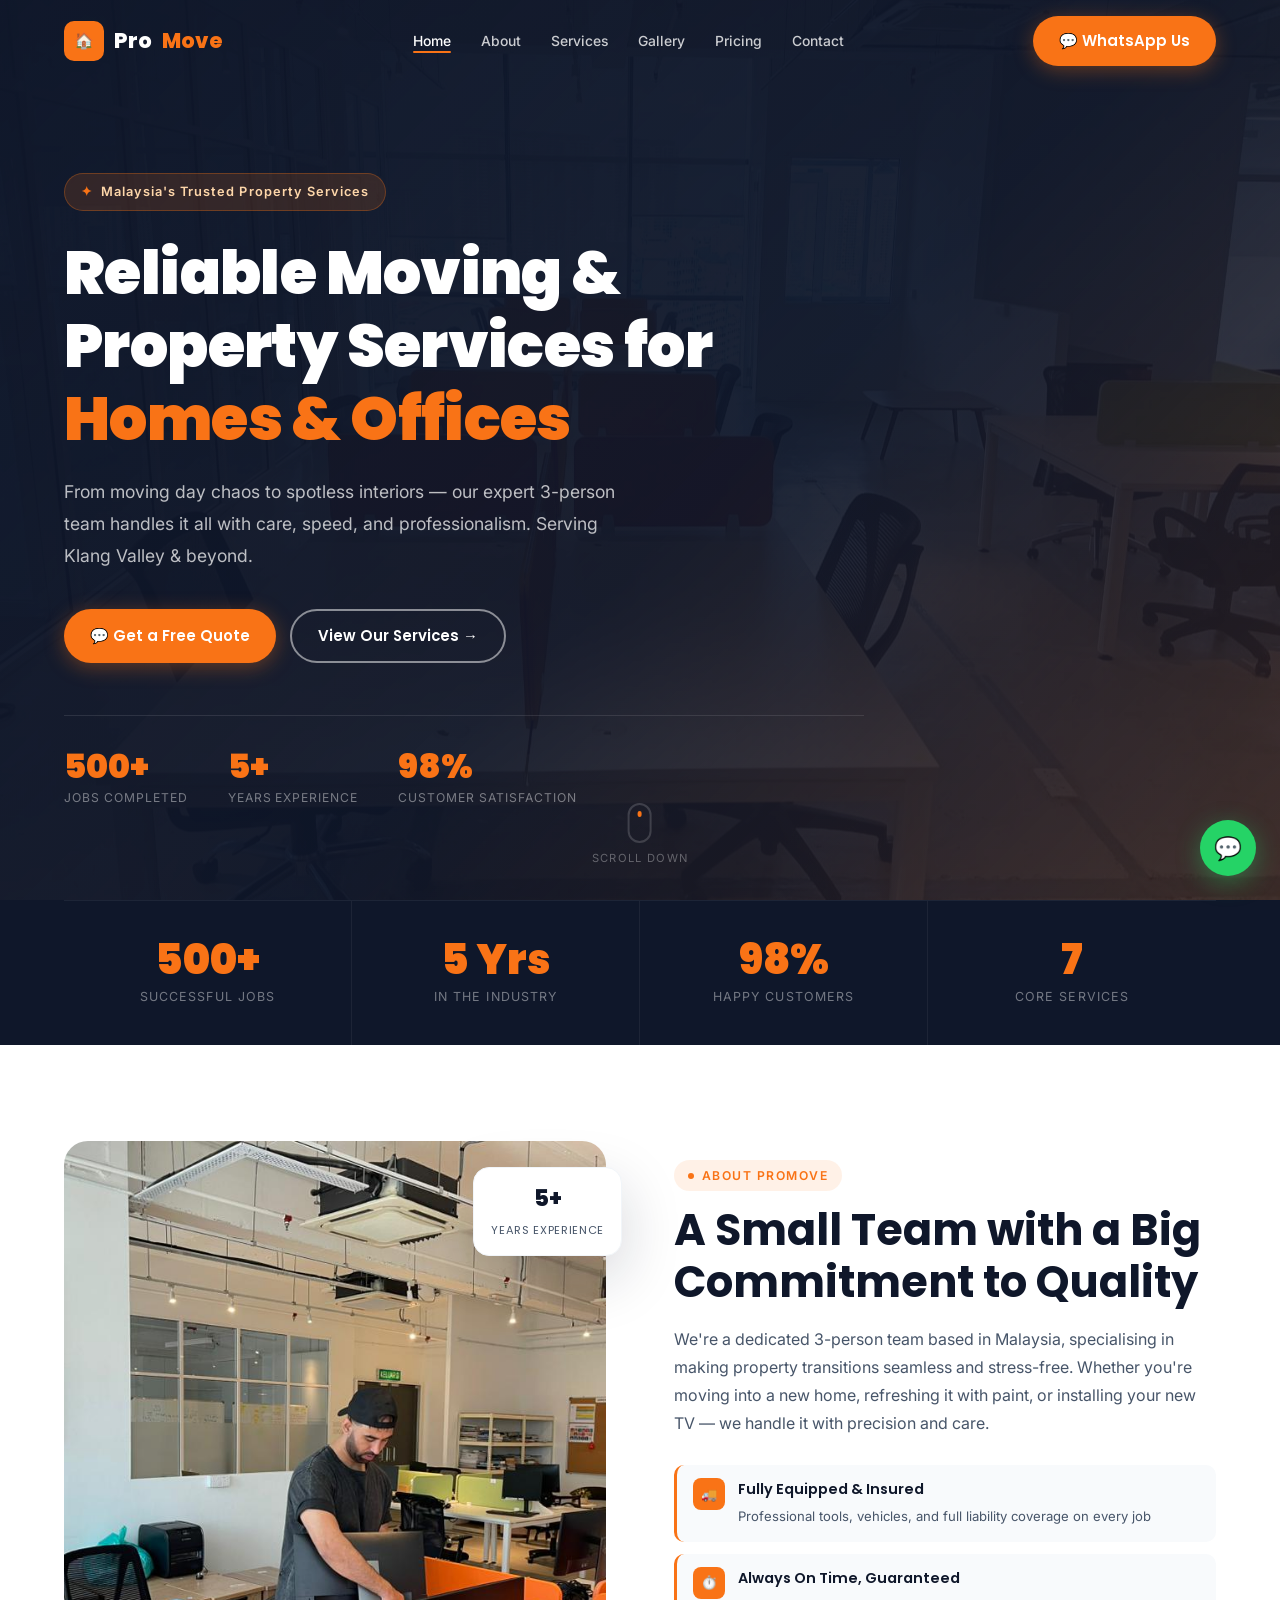
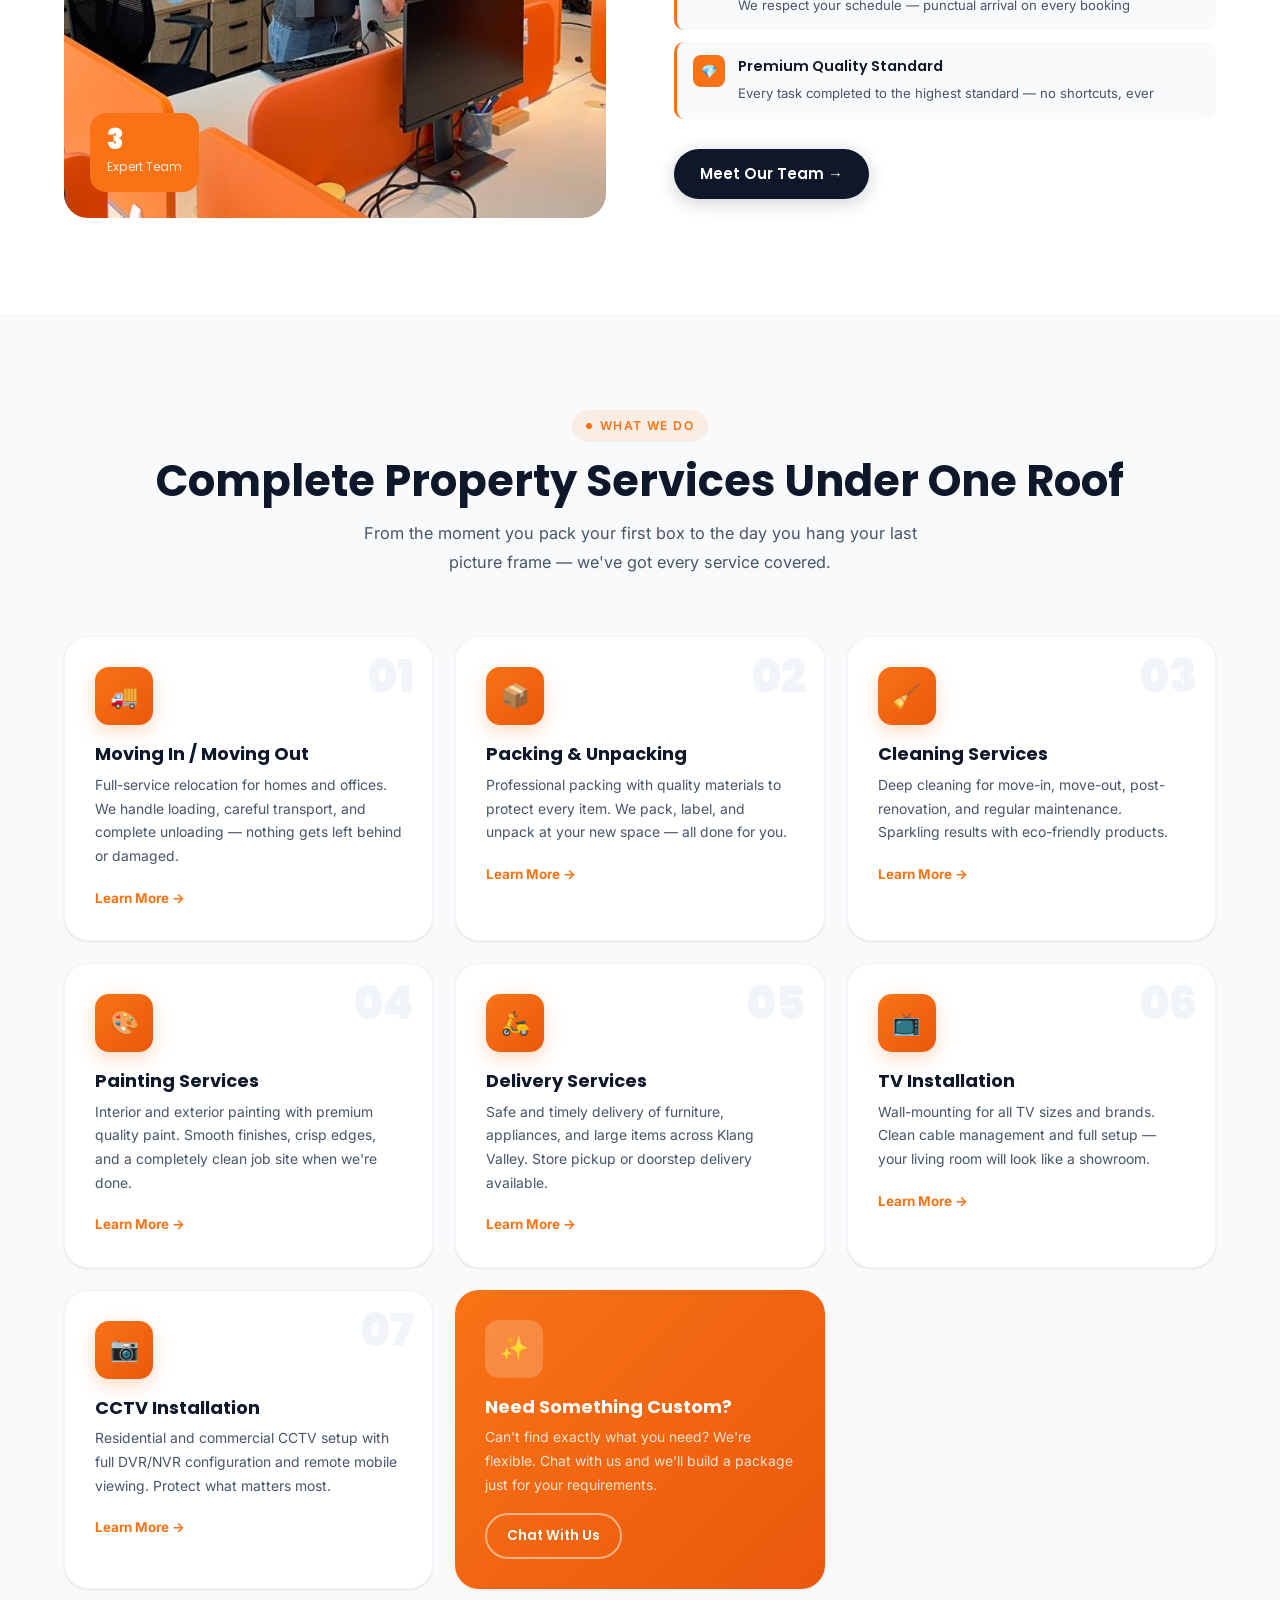
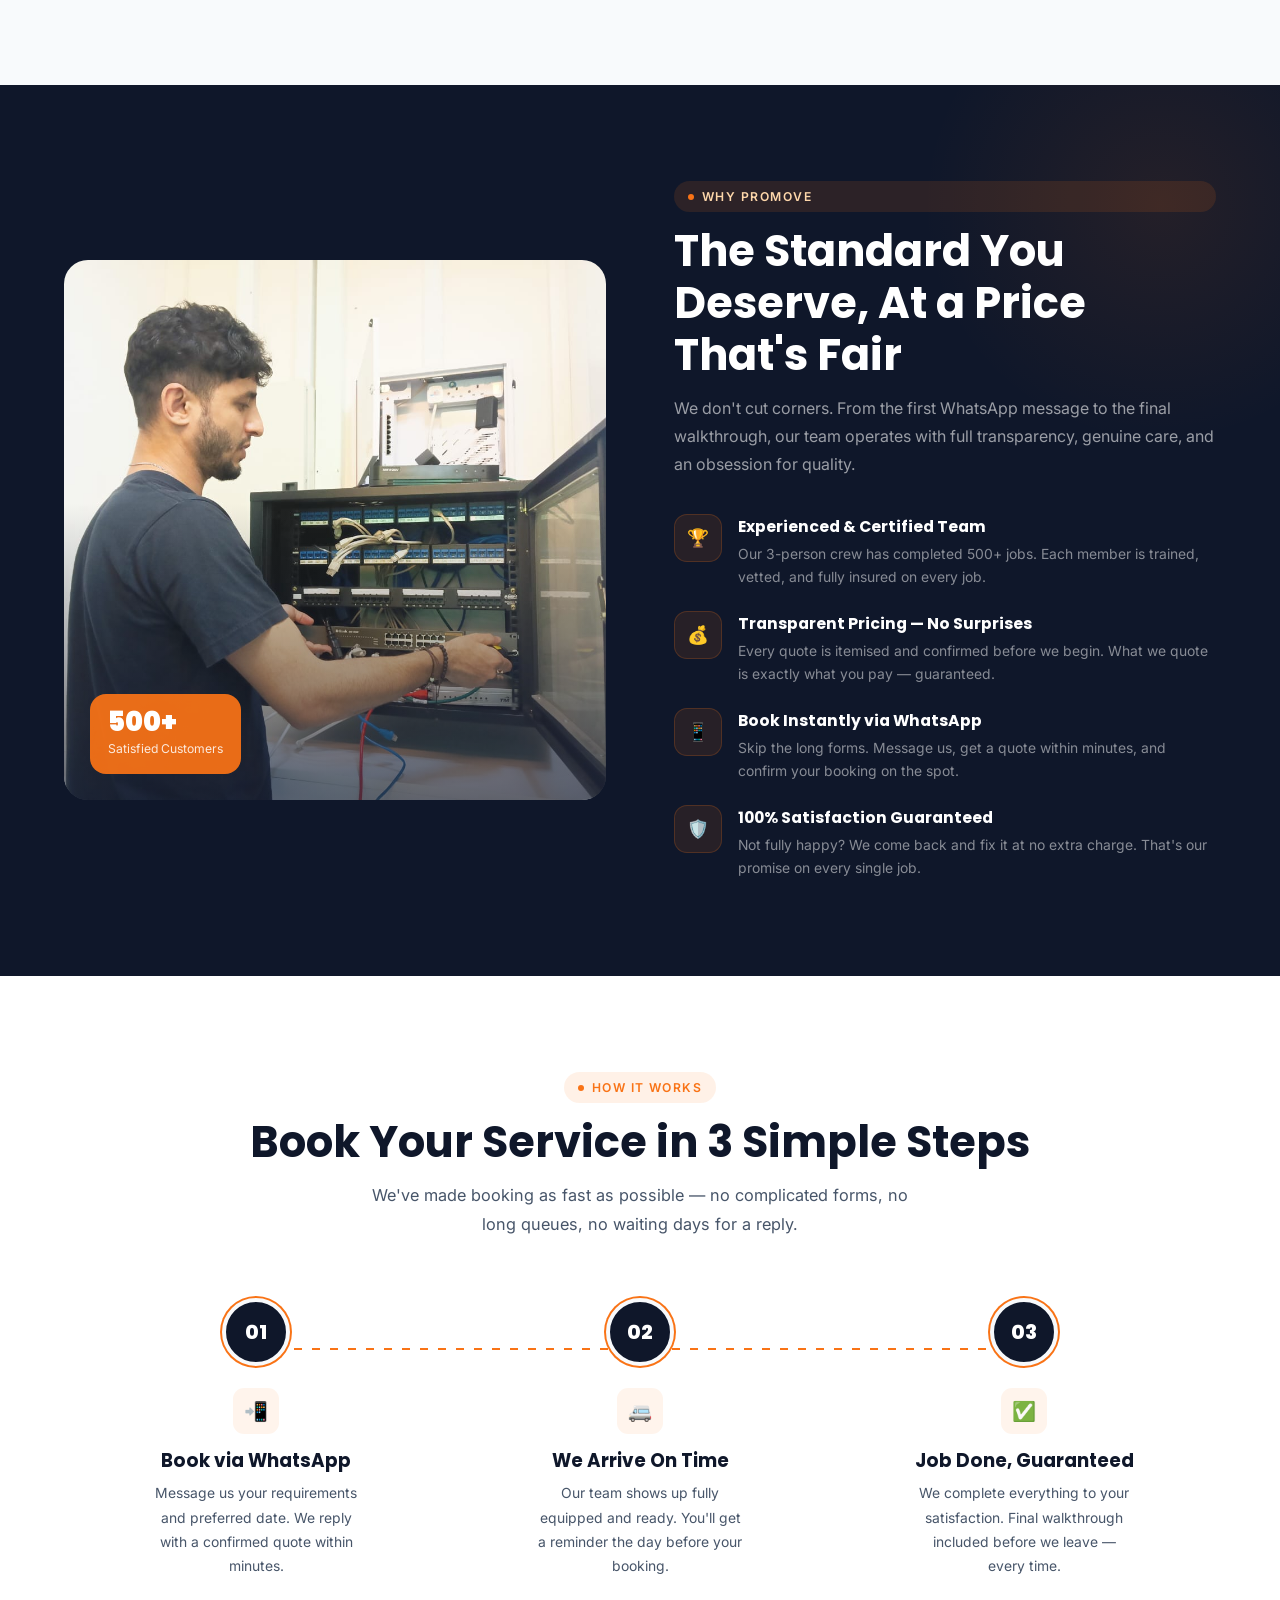
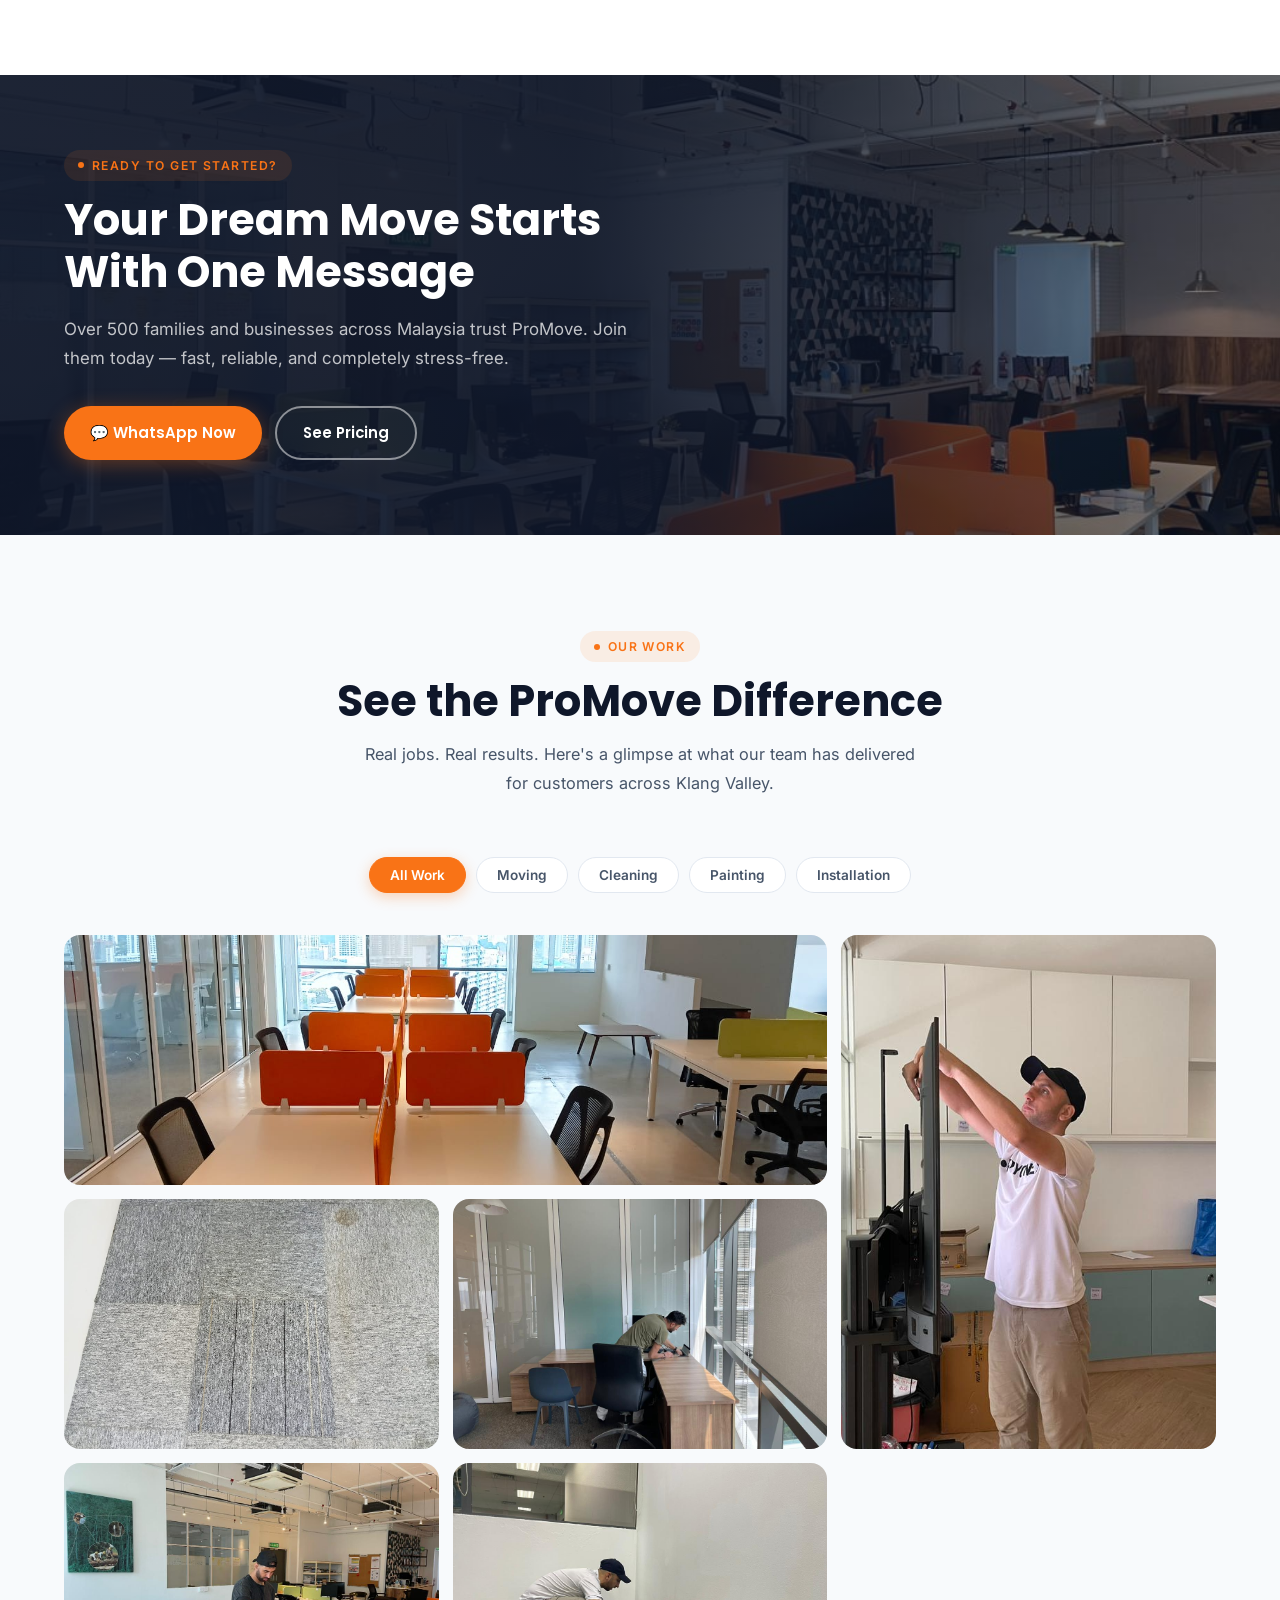
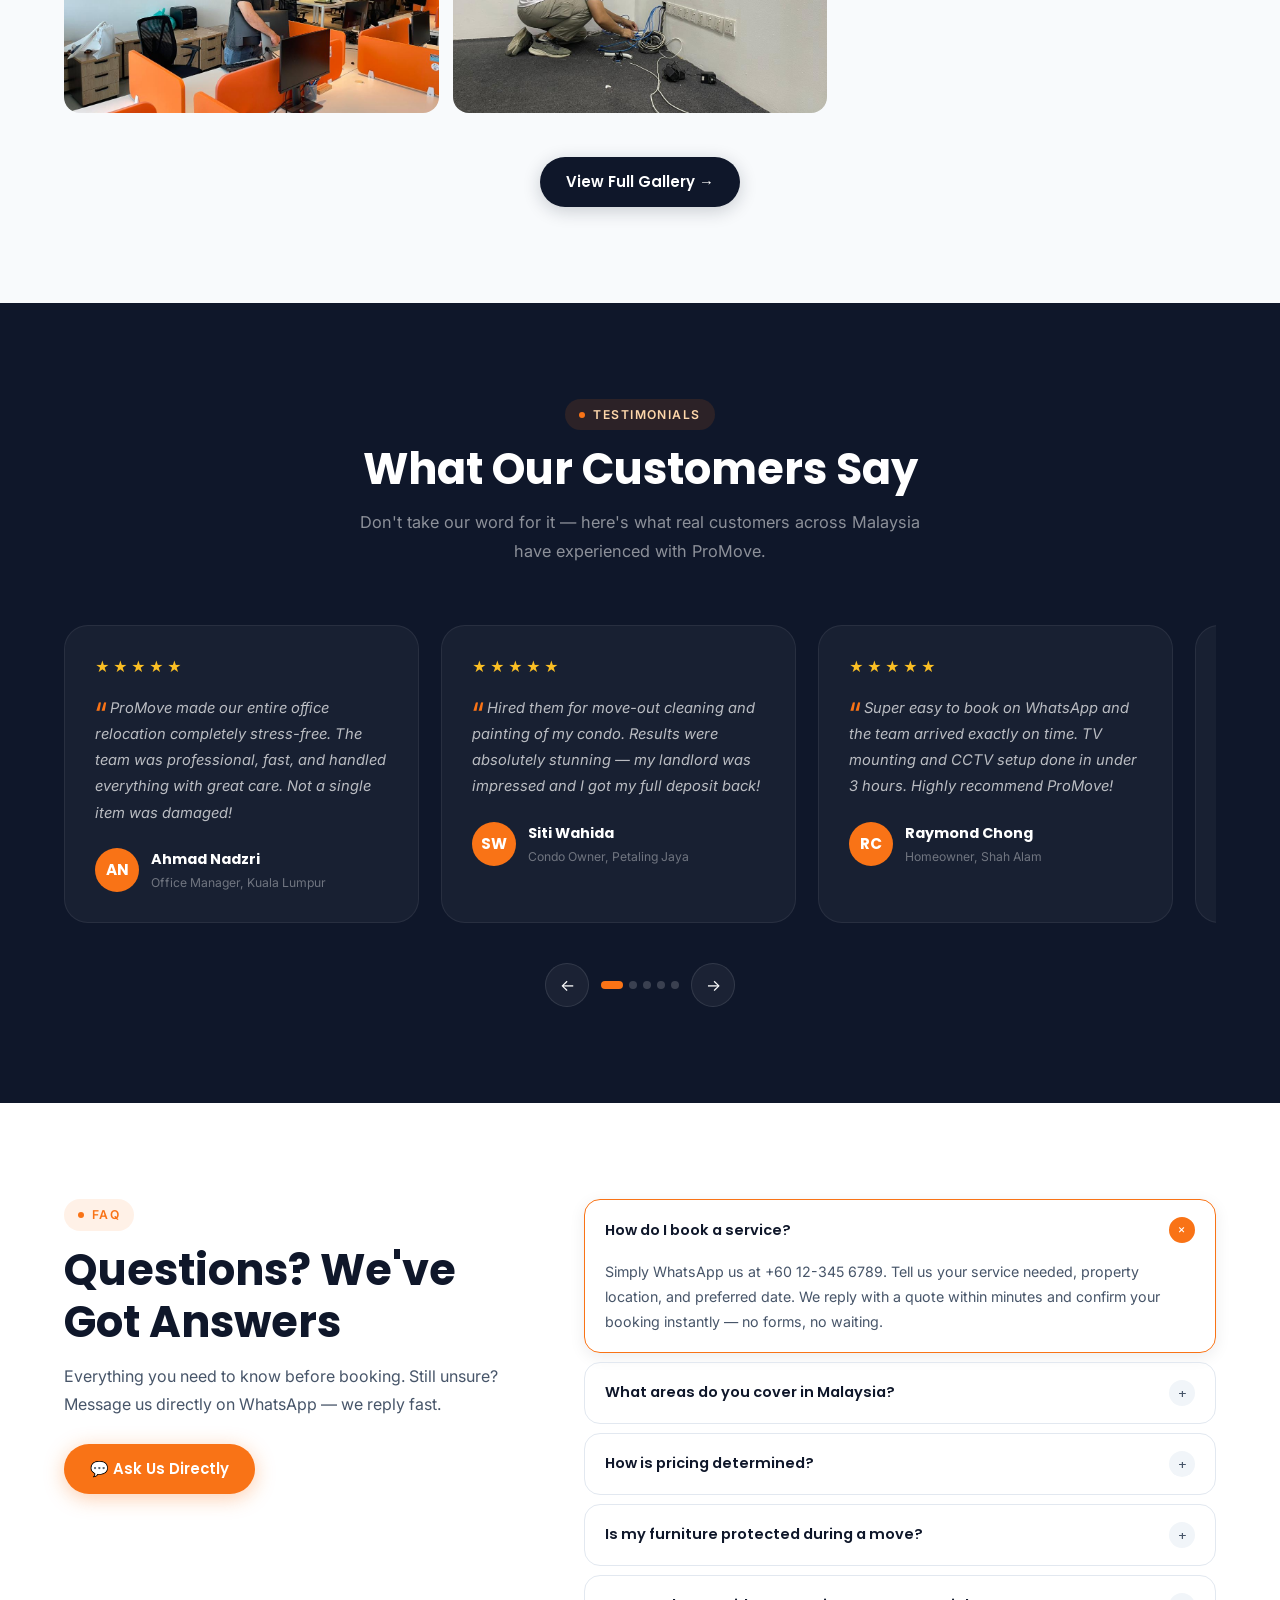
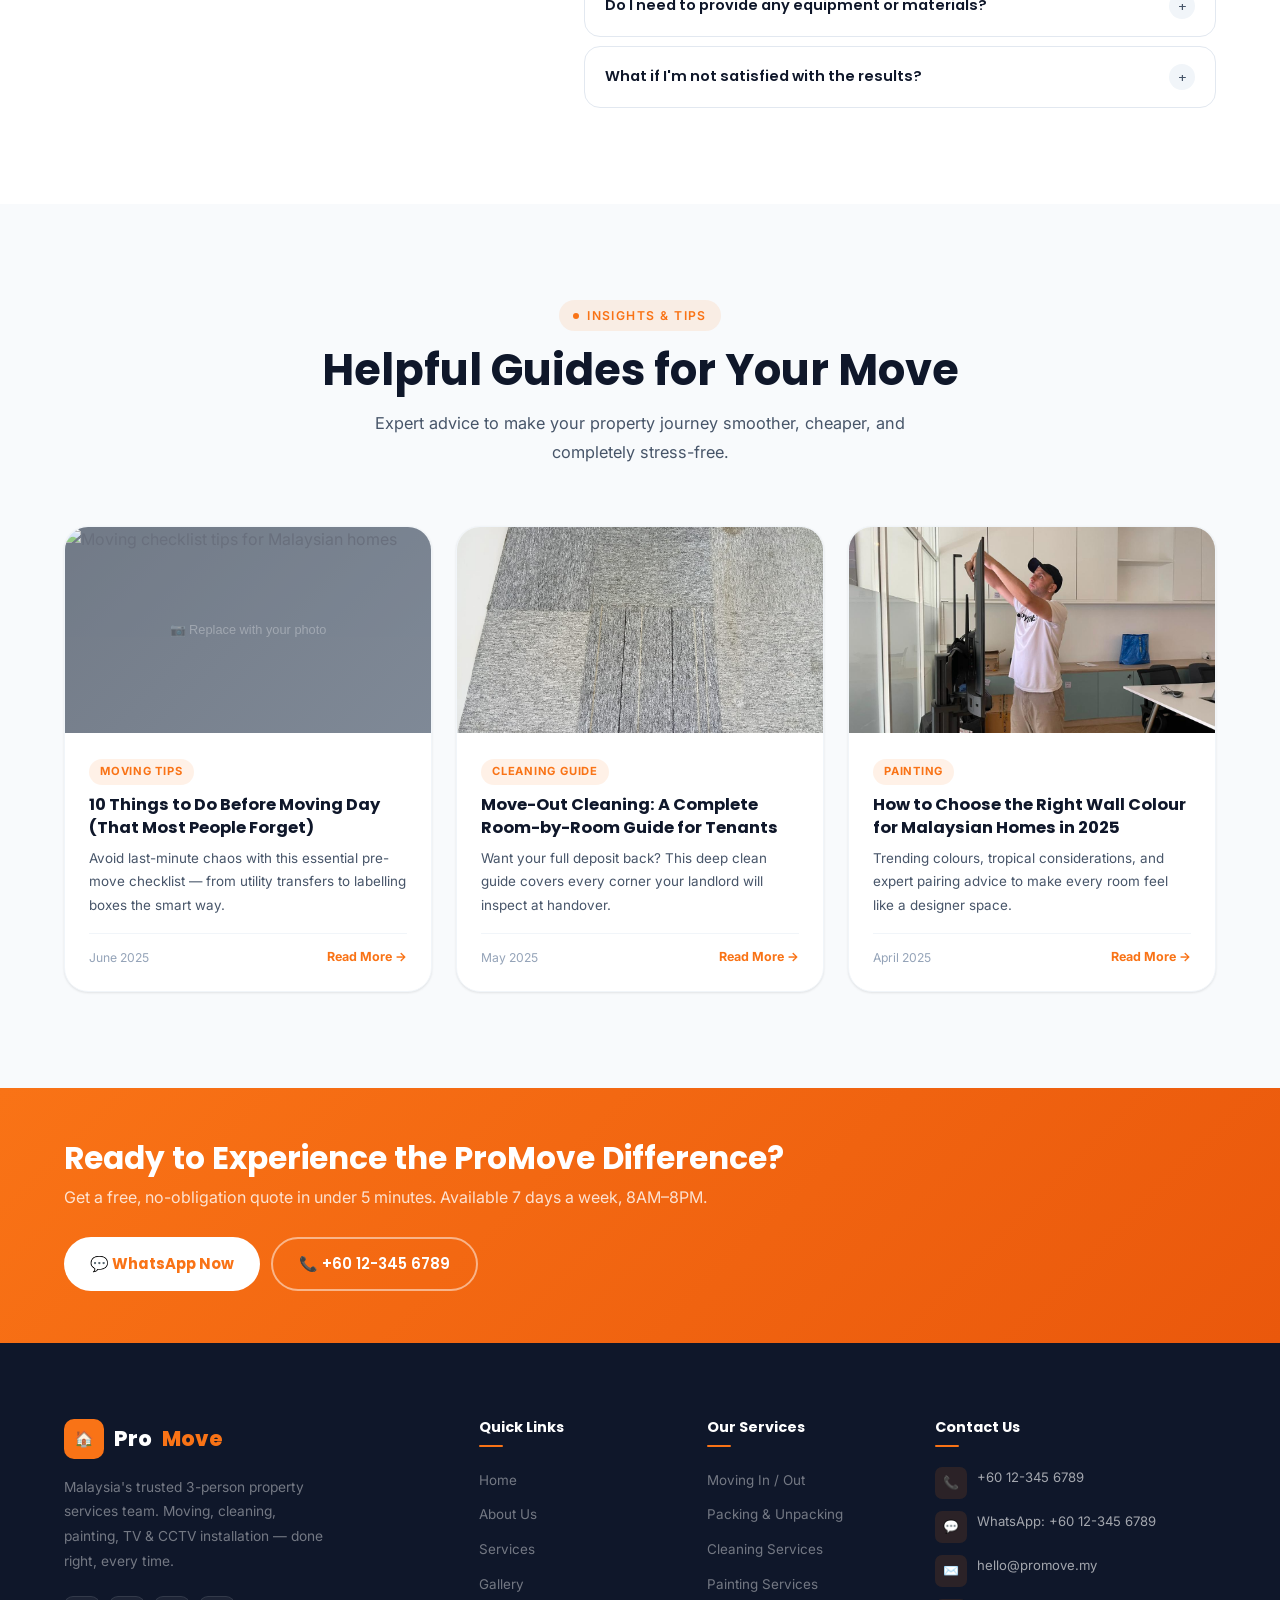
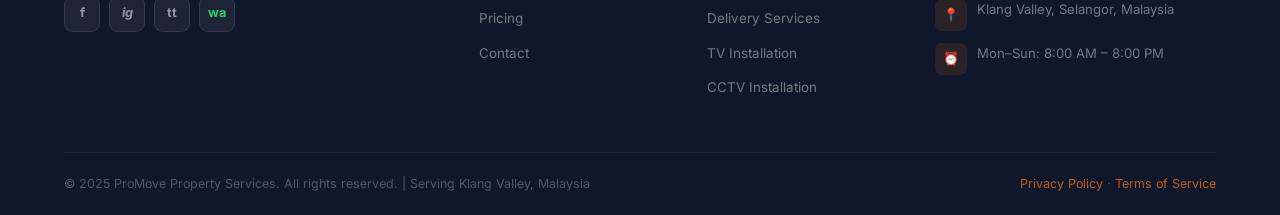
